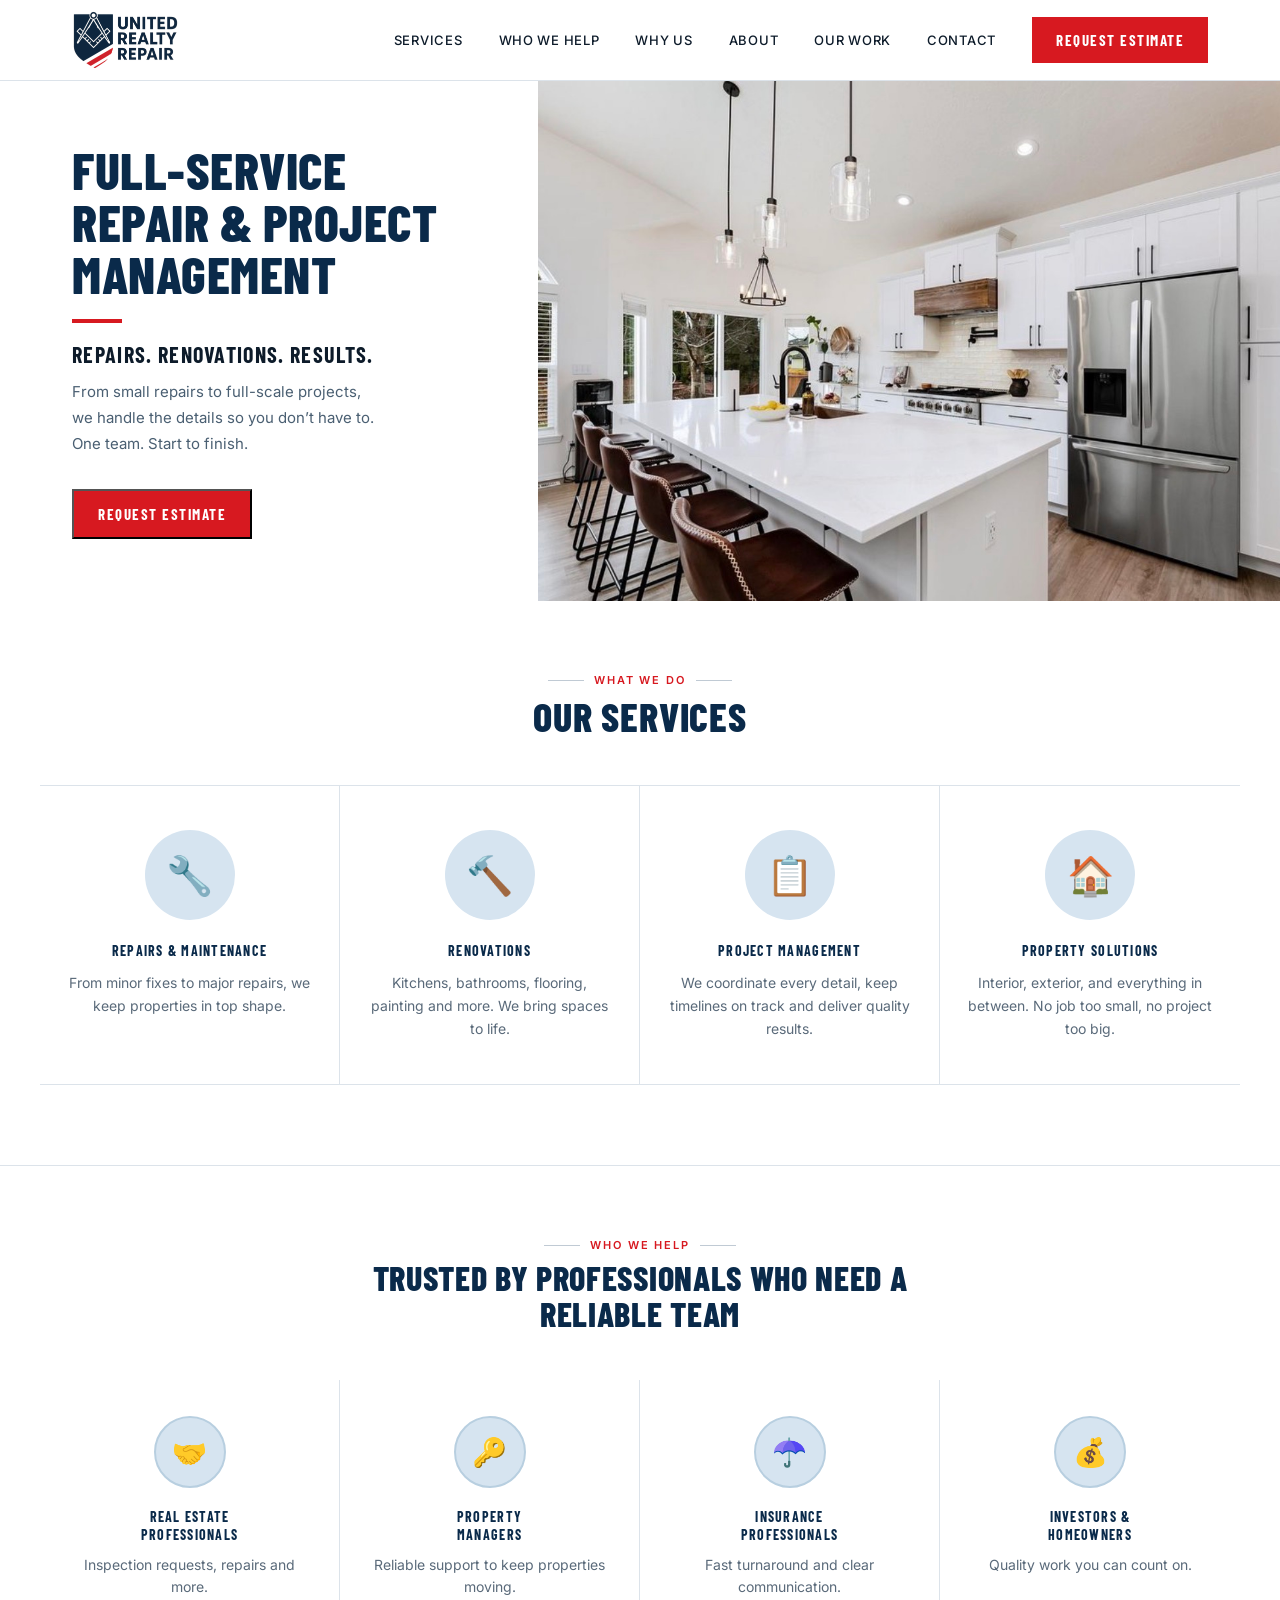
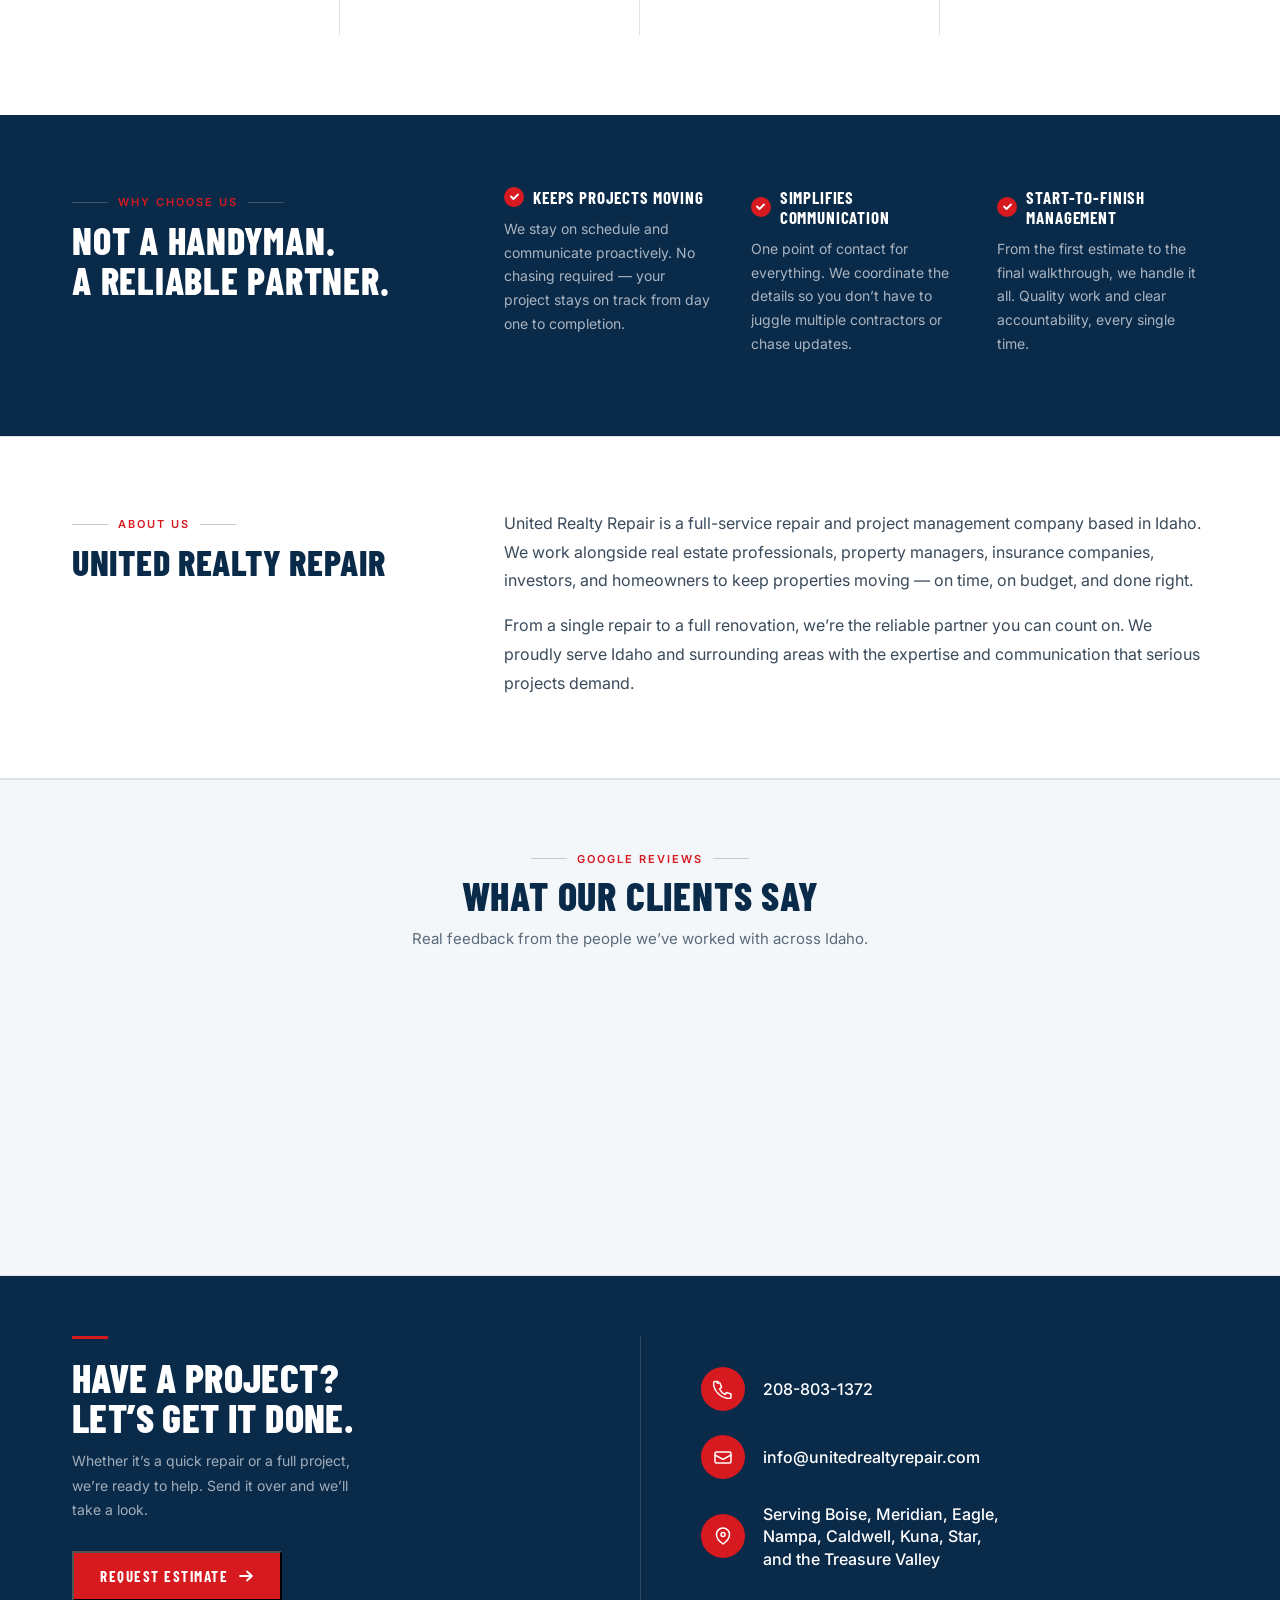
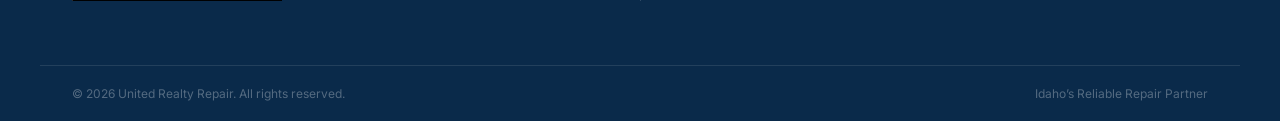
==== index.html @ d91349e5 "Update index.html" ====
<!DOCTYPE html>
<html lang="en">
<head>
  <meta charset="UTF-8" />
  <meta name="viewport" content="width=device-width, initial-scale=1.0" />
  <title>Boise General Contractor | Remodels, Repairs & Insurance Work | United Realty Repair</title>
  <link rel="preconnect" href="https://fonts.googleapis.com" />
  <link rel="preconnect" href="https://fonts.gstatic.com" crossorigin />
  <link href="https://fonts.googleapis.com/css2?family=Barlow+Condensed:wght@700;800&family=Inter:wght@400;500;600&display=swap" rel="stylesheet" />
  <style>
    *, *::before, *::after { box-sizing: border-box; margin: 0; padding: 0; }
    html { scroll-behavior: smooth; }
    body { font-family: "Inter", Arial, sans-serif; color: #0D1B2A; background: #fff; -webkit-font-smoothing: antialiased; }

    /* ── HEADER ── */
    .hdr { background: #fff; border-bottom: 1px solid #dce3ea; position: sticky; top: 0; z-index: 100; }
    .hdr-in {
      max-width: 1200px; margin: 0 auto; padding: 0 32px;
      height: 80px; display: flex; align-items: center;
    }
    .hdr-logo { display: flex; align-items: center; flex-shrink: 0; }
    .hdr-logo img { height: 60px; width: auto; display: block; }
    .hdr-nav { display: flex; align-items: center; gap: 36px; margin-left: auto; margin-right: 36px; }
    .hdr-nav a { font-size: 13px; font-weight: 500; letter-spacing: .055em; text-transform: uppercase; color: #0D1B2A; text-decoration: none; white-space: nowrap; }
    .hdr-nav a:hover { color: #D71920; }
    .btn-red { display: inline-block; background: #D71920; color: #fff; font-family: "Barlow Condensed", sans-serif; font-size: 15px; font-weight: 700; letter-spacing: .10em; text-transform: uppercase; text-decoration: none; padding: 14px 24px; white-space: nowrap; flex-shrink: 0; transition: background .15s; }
    .btn-red:hover { background: #b5131a; }
    .hdr-toggle { display: none; flex-direction: column; gap: 5px; background: none; border: none; cursor: pointer; padding: 4px; margin-left: auto; }
    .hdr-toggle span { display: block; width: 24px; height: 2px; background: #0A2A4A; }
    .mob-nav { display: none; flex-direction: column; background: #fff; border-top: 1px solid #dce3ea; padding: 8px 24px 24px; }
    .mob-nav a { padding: 13px 0; border-bottom: 1px solid #dce3ea; font-size: 14px; font-weight: 500; letter-spacing: .05em; text-transform: uppercase; color: #0D1B2A; text-decoration: none; display: block; }
    .mob-nav .btn-red { margin-top: 20px; text-align: center; display: block; padding: 15px; }
    .mob-nav.open { display: flex; }

    /* ── HERO ──
       Mockup: full-width hero. Image covers the right ~60%.
       Text panel is white, sits left, does NOT span full height top.
       The image starts right at the header bottom and the text floats left on white.
       Layout: position relative container; image absolute right; text absolute left on white panel.
    ── */
    .hero {
      position: relative;
      width: 100%;
      min-height: 520px;
      display: flex;
      align-items: stretch;
      overflow: hidden;
      background: #fff;
    }
    .hero-img-wrap {
      /* Image occupies the right portion, starts from right edge of text */
      position: absolute;
      top: 0; right: 0;
      width: 62%;
      height: 100%;
      z-index: 0;
    }
    .hero-img-wrap img {
      width: 100%; height: 100%;
      object-fit: cover;
      object-position: center;
      display: block;
    }
    /* White panel on left — sits above the image */
    .hero-text {
      position: relative;
      z-index: 1;
      width: 42%;
      background: #fff;
      display: flex;
      flex-direction: column;
      justify-content: center;
      padding: 60px 56px 60px 0;
      padding-left: max(32px, calc((100vw - 1200px) / 2 + 32px));
      min-height: 520px;
    }
    .hero-h1 {
      font-family: "Barlow Condensed", sans-serif;
      font-size: 52px;
      font-weight: 800;
      line-height: 1.0;
      text-transform: uppercase;
      color: #0A2A4A;
      letter-spacing: .01em;
    }
    .hero-rule { width: 50px; height: 4px; background: #D71920; margin: 20px 0 18px; flex-shrink: 0; }
    .hero-tagline {
      font-family: "Barlow Condensed", sans-serif;
      font-size: 22px; font-weight: 700; text-transform: uppercase;
      letter-spacing: .06em; color: #0D1B2A; margin-bottom: 12px;
    }
    .hero-copy { font-size: 15px; line-height: 1.75; color: #4a5f72; margin-bottom: 32px; }
    .hero-cta { align-self: flex-start; }

    /* ── SERVICES ── */
    .services { background: #fff; padding: 72px 0 80px; }
    .sec-center { text-align: center; margin-bottom: 48px; }
    /* Eyebrow: "WHAT WE DO" — small red caps with thin line rules each side */
    .eyebrow {
      display: inline-flex; align-items: center; gap: 10px;
      font-family: "Inter", sans-serif; font-size: 11px; font-weight: 600;
      letter-spacing: .18em; text-transform: uppercase; color: #D71920;
      margin-bottom: 8px;
    }
    .eyebrow::before, .eyebrow::after {
      content: ""; display: block; width: 36px; height: 1px; background: #c0cad4;
    }
    .sec-h2 {
      font-family: "Barlow Condensed", sans-serif;
      font-size: 40px; font-weight: 800; text-transform: uppercase;
      color: #0A2A4A; letter-spacing: .02em; line-height: 1.05;
    }
    /* Grid: full-width, top+bottom border, vertical dividers only */
    .svc-grid {
      display: grid; grid-template-columns: repeat(4, 1fr);
      border-top: 1px solid #dce3ea; border-bottom: 1px solid #dce3ea;
      max-width: 1200px; margin: 0 auto;
    }
    .svc-card {
      padding: 44px 28px 44px; text-align: center;
      border-right: 1px solid #dce3ea;
    }
    .svc-card:last-child { border-right: none; }
    /* Icon circle: light gray filled, ~90px */
    .svc-ico {
      width: 90px; height: 90px; border-radius: 50%;
      background: #D6E4F0;
      display: flex; align-items: center; justify-content: center;
      margin: 0 auto 22px;
    }
    .svc-ico span { font-size: 38px; line-height: 1; }
    .svc-card h3 {
      font-family: "Barlow Condensed", sans-serif;
      font-size: 14px; font-weight: 700; letter-spacing: .09em;
      text-transform: uppercase; color: #0A2A4A; margin-bottom: 12px;
    }
    .svc-card p { font-size: 14px; line-height: 1.65; color: #5a6a7a; }

    /* ── WHO WE HELP ──
       Mockup: WHITE background (not gray). Simple 4-col layout.
       Cards have NO box/border — just icon (outline circle) + title + text.
       No card background, no outer border on the grid.
    ── */
    .who { background: #fff; padding: 72px 0 80px; border-top: 1px solid #dce3ea; }
    .who-grid {
      display: grid; grid-template-columns: repeat(4, 1fr);
      gap: 0; max-width: 1200px; margin: 0 auto;
    }
    .who-card {
      padding: 36px 24px 36px; text-align: center;
      border-right: 1px solid #dce3ea;
    }
    .who-card:last-child { border-right: none; }
    /* Icon: outline circle only, no fill */
    .who-ico {
      width: 72px; height: 72px; border-radius: 50%;
      border: 2px solid #b8cfe0; background: #D6E4F0;
      display: flex; align-items: center; justify-content: center;
      margin: 0 auto 20px;
    }
    .who-ico span { font-size: 28px; line-height: 1; }
    .who-card h3 {
      font-family: "Barlow Condensed", sans-serif;
      font-size: 14px; font-weight: 700; letter-spacing: .09em;
      text-transform: uppercase; color: #0A2A4A; margin-bottom: 10px;
      line-height: 1.3;
    }
    .who-card p { font-size: 14px; line-height: 1.6; color: #5a6a7a; }

    /* ── WHY US ── */
    .why { background: #0A2A4A; padding: 72px 0 80px; }
    .why-in { max-width: 1200px; margin: 0 auto; padding: 0 32px; display: grid; grid-template-columns: 1fr 2fr; gap: 80px; align-items: start; }
    .why .eyebrow::before, .why .eyebrow::after { background: rgba(255,255,255,.2); }
    .why-lede .eyebrow { color: #D71920; margin-bottom: 12px; }
    .why-lede .sec-h2 { color: #fff; text-align: left; font-size: 38px; }
    .why-points { display: grid; grid-template-columns: repeat(3, 1fr); gap: 36px; }
    .why-pt h4 { font-family: "Barlow Condensed", sans-serif; font-size: 17px; font-weight: 700; letter-spacing: .05em; text-transform: uppercase; color: #fff; margin-bottom: 10px; display: flex; align-items: center; gap: 9px; }
    .why-check { width: 20px; height: 20px; background: #D71920; border-radius: 50%; display: inline-flex; align-items: center; justify-content: center; flex-shrink: 0; }
    .why-check svg { width: 11px; height: 11px; }
    .why-pt p { font-size: 14px; line-height: 1.7; color: rgba(255,255,255,.65); }

    /* ── ABOUT ── */
    .about { background: #fff; padding: 72px 0 80px; border-top: 1px solid #dce3ea; border-bottom: 1px solid #dce3ea; }
    .about-in { max-width: 1200px; margin: 0 auto; padding: 0 32px; display: grid; grid-template-columns: 1fr 2fr; gap: 80px; align-items: start; }
    .about-lede .eyebrow { margin-bottom: 12px; }
    .about-lede .sec-h2 { text-align: left; font-size: 36px; }
    .about-body p { font-size: 16px; line-height: 1.8; color: #3a4a5a; margin-bottom: 16px; }
    .about-body p:last-child { margin-bottom: 0; }

    @media (max-width: 960px) {
      .why-in, .about-in { grid-template-columns: 1fr; gap: 36px; }
      .why-lede .sec-h2, .about-lede .sec-h2 { font-size: 30px; }
      .why-points { grid-template-columns: 1fr 1fr; }
    }
    @media (max-width: 540px) {
      .why-points { grid-template-columns: 1fr; }
    }

    /* ── FOOTER ──
       Mockup: navy bg, full width.
       Left col: small red line, big white headline, gray body text, red arrow button.
       Thin vertical white line divider.
       Right col: 3 rows — red circle icon + text.
    ── */
    .ftr { background: #0A2A4A; }
    .ftr-main {
      max-width: 1200px; margin: 0 auto; padding: 0 32px;
      display: grid; grid-template-columns: 1fr 1px 1fr;
      align-items: center; gap: 0;
      padding-top: 60px; padding-bottom: 64px;
    }
    .ftr-left { padding-right: 60px; }
    .ftr-redline { width: 36px; height: 3px; background: #D71920; margin-bottom: 18px; }
    .ftr-left h2 {
      font-family: "Barlow Condensed", sans-serif;
      font-size: 40px; font-weight: 800; text-transform: uppercase;
      color: #fff; line-height: 1.0; letter-spacing: .01em; margin-bottom: 12px;
    }
    .ftr-left p { font-size: 14px; line-height: 1.75; color: rgba(255,255,255,.62); margin-bottom: 28px; max-width: 300px; }
    .btn-ftr {
      display: inline-flex; align-items: center; gap: 10px;
      background: #D71920; color: #fff;
      font-family: "Barlow Condensed", sans-serif;
      font-size: 15px; font-weight: 700; letter-spacing: .10em; text-transform: uppercase;
      text-decoration: none; padding: 14px 26px; transition: background .15s;
    }
    .btn-ftr:hover { background: #b5131a; }
    .btn-ftr svg { width: 16px; height: 16px; flex-shrink: 0; }
    .ftr-divider { background: rgba(255,255,255,.15); align-self: stretch; }
    .ftr-right { display: flex; flex-direction: column; gap: 24px; padding-left: 60px; }
    .ftr-row { display: flex; align-items: center; gap: 18px; }
    .ftr-bubble {
      width: 44px; height: 44px; border-radius: 50%; background: #D71920;
      display: flex; align-items: center; justify-content: center; flex-shrink: 0;
    }
    .ftr-bubble svg { width: 20px; height: 20px; }
    .ftr-row span, .ftr-row a { font-size: 16px; font-weight: 500; color: #fff; text-decoration: none; line-height: 1.4; }
    .ftr-row a:hover { text-decoration: underline; }
    .ftr-bar {
      border-top: 1px solid rgba(255,255,255,.10);
      max-width: 1200px; margin: 0 auto; padding: 20px 32px;
      display: flex; justify-content: space-between;
      font-size: 12px; color: rgba(255,255,255,.3);
    }

    /* ── REVIEWS ── */
    .reviews {
      background: #F4F7FA;
      padding: 72px 0 80px;
      border-top: 1px solid #dce3ea;
      border-bottom: 1px solid #dce3ea;
    }
    .reviews-inner {
      max-width: 1200px;
      margin: 0 auto;
      padding: 0 32px;
    }
    .reviews-header {
      text-align: center;
      margin-bottom: 44px;
    }
    .reviews-sub {
      font-size: 15px;
      line-height: 1.7;
      color: #5a6a7a;
      margin: 10px auto 0;
      max-width: 480px;
    }
    .reviews-widget {
      min-height: 200px;
      width: 100%;
    }

    /* ── RESPONSIVE ── */
    @media (max-width: 960px) {
      .hdr-nav, .hdr .btn-red { display: none; }
      .hdr-toggle { display: flex; }
      .hero { flex-direction: column; min-height: auto; }
      .hero-img-wrap { position: relative; width: 100%; height: 260px; }
      .hero-text { width: 100%; padding: 44px 24px; min-height: auto; }
      .hero-h1 { font-size: 36px; }
      .svc-grid { grid-template-columns: 1fr 1fr; }
      .svc-card:nth-child(2) { border-right: none; }
      .svc-card:nth-child(3), .svc-card:nth-child(4) { border-top: 1px solid #dce3ea; }
      .svc-card:nth-child(4) { border-right: none; }
      .who-grid { grid-template-columns: 1fr 1fr; }
      .who-card:nth-child(2) { border-right: none; }
      .who-card:nth-child(3), .who-card:nth-child(4) { border-top: 1px solid #dce3ea; }
      .who-card:nth-child(4) { border-right: none; }
      .ftr-main { grid-template-columns: 1fr; padding-top: 48px; padding-bottom: 48px; padding-left: 24px; padding-right: 24px; }
      .ftr-left { padding-right: 0; }
      .ftr-divider { display: none; }
      .ftr-right { padding-left: 0; margin-top: 40px; }
      .ftr-bar { flex-direction: column; gap: 6px; text-align: center; padding: 16px 24px; }
    }
    @media (max-width: 540px) {
      .svc-grid { grid-template-columns: 1fr; }
      .svc-card { border-right: none !important; border-top: 1px solid #dce3ea; }
      .svc-card:first-child { border-top: none; }
      .who-grid { grid-template-columns: 1fr; }
      .who-card { border-right: none !important; border-top: 1px solid #dce3ea; }
      .who-card:first-child { border-top: none; }
    }
</style>
  <meta name="description" content="United Realty Repair provides remodels, property repairs, insurance claim work, tenant improvements, and project management in Boise, Idaho and across the Treasure Valley.">
  <meta name="robots" content="index, follow">
</head>
<body>

<!-- HEADER -->
<header class="hdr">
  <div class="hdr-in">
    <a href="#" class="hdr-logo" aria-label="United Realty Repair">
      <img src="[data-uri]" alt="United Realty Repair" />
    </a>
    <nav class="hdr-nav">
      <a href="#services">Services</a>
      <a href="#who">Who We Help</a>
      <a href="#why">Why Us</a>
      <a href="#about">About</a>
      <a href="work.html">Our Work</a>
      <a href="javascript:void(0)" onclick="openModal()">Contact</a>
    </nav>
    <a href="javascript:void(0)" onclick="openModal()" class="btn-red" onclick="openModal()">Request Estimate</a>
    <button class="hdr-toggle" onclick="document.getElementById('mn').classList.toggle('open')" aria-label="Menu">
      <span></span><span></span><span></span>
    </button>
  </div>
  <nav class="mob-nav" id="mn">
    <a href="#services" onclick="document.getElementById('mn').classList.remove('open')">Services</a>
    <a href="#who" onclick="document.getElementById('mn').classList.remove('open')">Who We Help</a>
    <a href="#why" onclick="document.getElementById('mn').classList.remove('open')">Why Us</a>
    <a href="#about" onclick="document.getElementById('mn').classList.remove('open')">About</a>
        <a href="work.html" onclick="document.getElementById('mn').classList.remove('open')">Our Work</a>
<a href="javascript:void(0)" onclick="document.getElementById('mn').classList.remove('open');openModal()">Contact</a>
    <a href="javascript:void(0)" class="btn-red" onclick="document.getElementById('mn').classList.remove('open');openModal()">Request Estimate</a>
  </nav>
</header>

<!-- HERO -->
<section class="hero">
  <div class="hero-img-wrap">
    <img src="[data-uri]" alt="Renovated kitchen with white cabinets and island" />
  </div>
  <div class="hero-text">
    <h1 class="hero-h1">Full-Service Repair &amp; Project Management</h1>
    <div class="hero-rule"></div>
    <p class="hero-tagline">Repairs. Renovations. Results.</p>
    <p class="hero-copy">From small repairs to full-scale projects,<br>we handle the details so you don&rsquo;t have to.<br>One team. Start to finish.</p>
    <button class="btn-red hero-cta" type="button" onclick="openModal()" type="button">Request Estimate</button>
  </div>
</section>

<!-- SERVICES -->
<section class="services" id="services">
  <div class="sec-center">
    <div style="display:flex;justify-content:center;"><div class="eyebrow">What We Do</div></div>
    <h2 class="sec-h2">Our Services</h2>
  </div>
  <div class="svc-grid">

    <div class="svc-card">
      <div class="svc-ico">
        <span>🔧</span>
      </div>
      <h3>Repairs &amp; Maintenance</h3>
      <p>From minor fixes to major repairs, we keep properties in top shape.</p>
    </div>

    <div class="svc-card">
      <div class="svc-ico">
        <span>🔨</span>
      </div>
      <h3>Renovations</h3>
      <p>Kitchens, bathrooms, flooring, painting and more. We bring spaces to life.</p>
    </div>

    <div class="svc-card">
      <div class="svc-ico">
        <span>📋</span>
      </div>
      <h3>Project Management</h3>
      <p>We coordinate every detail, keep timelines on track and deliver quality results.</p>
    </div>

    <div class="svc-card">
      <div class="svc-ico">
        <span>🏠</span>
      </div>
      <h3>Property Solutions</h3>
      <p>Interior, exterior, and everything in between. No job too small, no project too big.</p>
    </div>

  </div>
</section>

<!-- WHO WE HELP -->
<section class="who" id="who">
  <div class="sec-center">
    <div style="display:flex;justify-content:center;"><div class="eyebrow">Who We Help</div></div>
    <h2 class="sec-h2" style="font-size:34px;max-width:640px;margin:0 auto;">Trusted by Professionals Who Need a Reliable Team</h2>
  </div>
  <div class="who-grid">

    <div class="who-card">
      <div class="who-ico">
        <span>🤝</span>
      </div>
      <h3>Real Estate<br>Professionals</h3>
      <p>Inspection requests, repairs and more.</p>
    </div>

    <div class="who-card">
      <div class="who-ico">
        <span>🔑</span>
      </div>
      <h3>Property<br>Managers</h3>
      <p>Reliable support to keep properties moving.</p>
    </div>

    <div class="who-card">
      <div class="who-ico">
        <span>☂️</span>
      </div>
      <h3>Insurance<br>Professionals</h3>
      <p>Fast turnaround and clear communication.</p>
    </div>

    <div class="who-card">
      <div class="who-ico">
        <span>💰</span>
      </div>
      <h3>Investors &amp;<br>Homeowners</h3>
      <p>Quality work you can count on.</p>
    </div>

  </div>
</section>

<!-- WHY US -->
<section class="why" id="why">
  <div class="why-in">
    <div class="why-lede">
      <div class="eyebrow" style="justify-content:flex-start;">Why Choose Us</div>
      <h2 class="sec-h2 why-h2">Not a Handyman.<br>A Reliable Partner.</h2>
    </div>
    <div class="why-points">
      <div class="why-pt">
        <h4>
          <span class="why-check"><svg viewBox="0 0 11 11" fill="none"><path d="M2 5.5l2.5 2.5 4.5-4.5" stroke="#fff" stroke-width="1.8" stroke-linecap="round" stroke-linejoin="round"/></svg></span>
          Keeps Projects Moving
        </h4>
        <p>We stay on schedule and communicate proactively. No chasing required — your project stays on track from day one to completion.</p>
      </div>
      <div class="why-pt">
        <h4>
          <span class="why-check"><svg viewBox="0 0 11 11" fill="none"><path d="M2 5.5l2.5 2.5 4.5-4.5" stroke="#fff" stroke-width="1.8" stroke-linecap="round" stroke-linejoin="round"/></svg></span>
          Simplifies Communication
        </h4>
        <p>One point of contact for everything. We coordinate the details so you don&rsquo;t have to juggle multiple contractors or chase updates.</p>
      </div>
      <div class="why-pt">
        <h4>
          <span class="why-check"><svg viewBox="0 0 11 11" fill="none"><path d="M2 5.5l2.5 2.5 4.5-4.5" stroke="#fff" stroke-width="1.8" stroke-linecap="round" stroke-linejoin="round"/></svg></span>
          Start-to-Finish Management
        </h4>
        <p>From the first estimate to the final walkthrough, we handle it all. Quality work and clear accountability, every single time.</p>
      </div>
    </div>
  </div>
</section>

<!-- ABOUT -->
<section class="about" id="about">
  <div class="about-in">
    <div class="about-lede">
      <div class="eyebrow" style="justify-content:flex-start;">About Us</div>
      <h2 class="sec-h2">United Realty Repair</h2>
    </div>
    <div class="about-body">
      <p>United Realty Repair is a full-service repair and project management company based in Idaho. We work alongside real estate professionals, property managers, insurance companies, investors, and homeowners to keep properties moving — on time, on budget, and done right.</p>
      <p>From a single repair to a full renovation, we&rsquo;re the reliable partner you can count on. We proudly serve Idaho and surrounding areas with the expertise and communication that serious projects demand.</p>
    </div>
  </div>
</section>

<!-- GOOGLE REVIEWS -->
<section class="reviews" id="reviews">
  <div class="reviews-inner">
    <div class="reviews-header">
      <div style="display:flex;justify-content:center;">
        <div class="eyebrow">Google Reviews</div>
      </div>
      <h2 class="sec-h2">What Our Clients Say</h2>
      <p class="reviews-sub">Real feedback from the people we&rsquo;ve worked with across Idaho.</p>
    </div>
    <div class="reviews-widget">
      <script src="https://elfsightcdn.com/platform.js" async></script>
      <div class="elfsight-app-ae5b39aa-6f1d-4fbd-a655-c8592def0650"></div>
    </div>
  </div>
</section>

<!-- FOOTER / CONTACT -->
<footer class="ftr" id="contact">
  <div class="ftr-main">
    <div class="ftr-left">
      <div class="ftr-redline"></div>
      <h2>Have a Project?<br>Let&rsquo;s Get It Done.</h2>
      <p>Whether it&rsquo;s a quick repair or a full project, we&rsquo;re ready to help. Send it over and we&rsquo;ll take a look.</p>
      <button class="btn-ftr" type="button" onclick="openModal()" type="button">
        Request Estimate
        <svg viewBox="0 0 16 16" fill="none"><path d="M2 8h12M9 3.5l5 4.5-5 4.5" stroke="#fff" stroke-width="1.8" stroke-linecap="round" stroke-linejoin="round"/></svg>
      </button>
</div>
    <div class="ftr-divider"></div>
    <div class="ftr-right">
      <div class="ftr-row">
        <div class="ftr-bubble">
          <svg viewBox="0 0 20 20" fill="none"><path d="M4 4h3l1.5 4.5-2 1.5a12 12 0 005.5 5.5l1.5-2L18 15v3a1.5 1.5 0 01-1.5 1.5C8 19.5.5 12 .5 4A1.5 1.5 0 012 2.5H5L4 4z" stroke="#fff" stroke-width="1.5" stroke-linejoin="round"/></svg>
        </div>
        <a href="tel:2088031372">208-803-1372</a>
      </div>
      <div class="ftr-row">
        <div class="ftr-bubble">
          <svg viewBox="0 0 20 20" fill="none"><rect x="2" y="5" width="16" height="11" rx="1.5" stroke="#fff" stroke-width="1.5"/><path d="M2 8l8 4.5 8-4.5" stroke="#fff" stroke-width="1.5" stroke-linecap="round"/></svg>
        </div>
        <a href="mailto:info@unitedrealtyrepair.com">info@unitedrealtyrepair.com</a>
      </div>
      <div class="ftr-row">
        <div class="ftr-bubble">
          <svg viewBox="0 0 20 20" fill="none"><path d="M10 2a6.5 6.5 0 016.5 6.5C16.5 13.5 10 18 10 18S3.5 13.5 3.5 8.5A6.5 6.5 0 0110 2z" stroke="#fff" stroke-width="1.5"/><circle cx="10" cy="8.5" r="2" stroke="#fff" stroke-width="1.5"/></svg>
        </div>
        <span>Serving Boise, Meridian, Eagle,<br>Nampa, Caldwell, Kuna, Star,<br>and the Treasure Valley</span>
      </div>
    </div>
  </div>
  <div class="ftr-bar">
    <span>&copy; 2026 United Realty Repair. All rights reserved.</span>
    <span>Idaho&rsquo;s Reliable Repair Partner</span>
  </div>
</footer>

<!-- CONTACT MODAL -->
<div class="modal-overlay" id="contactModal" role="dialog" aria-modal="true" aria-labelledby="modalTitle" onclick="handleOverlayClick(event)">
  <div class="modal-panel">

    <!-- Close -->
    <button class="modal-close" onclick="closeModal()" aria-label="Close">
      <svg viewBox="0 0 20 20" fill="none"><path d="M5 5l10 10M15 5L5 15" stroke="#0A2A4A" stroke-width="2" stroke-linecap="round"/></svg>
    </button>

    <!-- Header -->
    <div class="modal-head">
      <div class="modal-redline"></div>
      <h2 class="modal-title" id="modalTitle">Request an Estimate</h2>
      <p class="modal-sub">Tell us about your project and we'll get back to you within one business day.</p>
    </div>

    <!-- Form -->
    <form id="contactForm" class="modal-form" action="https://formspree.io/f/xrervbqk" method="POST">
      <input type="hidden" name="_subject" value="New Estimate Request - United Realty Repair" />
      <input type="text" name="_gotcha" style="display:none" tabindex="-1" autocomplete="off" />

      <div class="form-row">
        <div class="form-group">
          <label for="cf-name">Full Name <span class="req">*</span></label>
          <input type="text" id="cf-name" name="name" placeholder="Jane Smith" autocomplete="name" required />
          <span class="field-err" id="err-name">Please enter your name.</span>
        </div>
        <div class="form-group">
          <label for="cf-phone">Phone Number</label>
          <input type="tel" id="cf-phone" name="phone" placeholder="(208) 555-0100" autocomplete="tel" />
        </div>
      </div>

      <div class="form-group">
        <label for="cf-email">Email Address <span class="req">*</span></label>
        <input type="email" id="cf-email" name="email" placeholder="jane@example.com" autocomplete="email" required />
        <span class="field-err" id="err-email">Please enter a valid email address.</span>
      </div>

      <div class="form-group">
        <label for="cf-address">Property Address</label>
        <input type="text" id="cf-address" name="property_address" placeholder="Street address, city" autocomplete="street-address" />
      </div>

      <div class="form-row">
        <div class="form-group">
          <label for="cf-type">Project Type</label>
        <div class="select-wrap">
          <select id="cf-type" name="project_type">
            <option value="" disabled selected>Select a category…</option>
            <option>Repairs &amp; Maintenance</option>
            <option>Renovation</option>
            <option>Project Management</option>
            <option>Property Solutions</option>
            <option>Inspection Repair</option>
            <option>Other</option>
          </select>
          <svg class="select-caret" viewBox="0 0 12 8" fill="none"><path d="M1 1l5 5 5-5" stroke="#0A2A4A" stroke-width="1.8" stroke-linecap="round"/></svg>
        </div>
        </div>
        <div class="form-group">
          <label for="cf-timeline">Timeline</label>
          <div class="select-wrap">
            <select id="cf-timeline" name="timeline">
              <option value="" disabled selected>Select timeline…</option>
              <option>ASAP</option>
              <option>This week</option>
              <option>Within 2 weeks</option>
              <option>This month</option>
              <option>Flexible</option>
            </select>
            <svg class="select-caret" viewBox="0 0 12 8" fill="none"><path d="M1 1l5 5 5-5" stroke="#0A2A4A" stroke-width="1.8" stroke-linecap="round"/></svg>
          </div>
        </div>
      </div>

      <div class="form-group">
        <label for="cf-message">Project Details <span class="req">*</span></label>
        <textarea id="cf-message" name="message" rows="4" placeholder="Briefly describe the work needed, property address, and any timeline considerations…" required></textarea>
        <span class="field-err" id="err-message">Please describe your project.</span>
      </div>

      <div class="form-footer">
        <p class="form-privacy">
          <svg viewBox="0 0 14 16" fill="none"><path d="M7 1L1.5 3.5v5C1.5 11.8 3.9 14.6 7 15c3.1-.4 5.5-3.2 5.5-6.5v-5L7 1z" stroke="#5a6a7a" stroke-width="1.3"/></svg>
          Your info is kept private and never sold.
        </p>
        <button type="submit" class="btn-submit">
          <span class="btn-label">Send Request</span>
          <svg class="btn-arrow" viewBox="0 0 16 16" fill="none"><path d="M2 8h12M9 3.5l5 4.5-5 4.5" stroke="#fff" stroke-width="1.8" stroke-linecap="round" stroke-linejoin="round"/></svg>
          <span class="btn-spinner" aria-hidden="true"></span>
        </button>
      </div>
    </form>

    <!-- Success state -->
    <div class="modal-success" id="modalSuccess" hidden>
      <div class="success-icon">
        <svg viewBox="0 0 40 40" fill="none"><circle cx="20" cy="20" r="19" stroke="#D71920" stroke-width="2"/><path d="M11 20l6 6 12-12" stroke="#D71920" stroke-width="2.5" stroke-linecap="round" stroke-linejoin="round"/></svg>
      </div>
      <h3>Request Sent!</h3>
      <p>Thanks for reaching out. We'll review your project and get back to you within one business day.</p>
      <button class="btn-done" onclick="closeModal()">Done</button>
    </div>

  </div><!-- /.modal-panel -->
</div><!-- /.modal-overlay -->

<style>
/* ── MODAL OVERLAY ── */
.modal-overlay {
  position: fixed; inset: 0; z-index: 9000;
  background: rgba(10,42,74,.65);
  backdrop-filter: blur(4px);
  display: flex; align-items: center; justify-content: center;
  padding: 16px;
  opacity: 0; visibility: hidden;
  transition: opacity .25s ease, visibility .25s ease;
}
.modal-overlay.open { opacity: 1; visibility: visible; }
.modal-overlay.open .modal-panel {
  transform: translateY(0); opacity: 1;
}

/* ── MODAL PANEL ── */
.modal-panel {
  background: #fff;
  width: 100%; max-width: 620px;
  max-height: 92vh; overflow-y: auto;
  padding: 44px 48px 48px;
  position: relative;
  transform: translateY(24px); opacity: 0;
  transition: transform .3s ease, opacity .3s ease;
  border-top: 4px solid #D71920;
}
@media (max-width: 600px) { .modal-panel { padding: 36px 24px 40px; } }

/* ── CLOSE BUTTON ── */
.modal-close {
  position: absolute; top: 16px; right: 16px;
  width: 36px; height: 36px; border-radius: 50%;
  background: #f4f7fa; border: none; cursor: pointer;
  display: flex; align-items: center; justify-content: center;
  transition: background .15s;
}
.modal-close:hover { background: #dce3ea; }
.modal-close svg { width: 18px; height: 18px; }

/* ── MODAL HEADER ── */
.modal-redline { width: 36px; height: 3px; background: #D71920; margin-bottom: 14px; }
.modal-title {
  font-family: "Barlow Condensed", sans-serif;
  font-size: 32px; font-weight: 800; text-transform: uppercase;
  color: #0A2A4A; letter-spacing: .01em; line-height: 1.05;
  margin: 0 0 8px;
}
.modal-sub { font-size: 14px; line-height: 1.65; color: #5a6a7a; margin: 0 0 28px; }

/* ── FORM LAYOUT ── */
.modal-form { display: flex; flex-direction: column; gap: 18px; }
.form-row { display: grid; grid-template-columns: 1fr 1fr; gap: 16px; }
@media (max-width: 520px) { .form-row { grid-template-columns: 1fr; } }

.form-group { display: flex; flex-direction: column; gap: 5px; }
.form-group label {
  font-size: 12px; font-weight: 600; letter-spacing: .07em;
  text-transform: uppercase; color: #0A2A4A;
}
.req { color: #D71920; }

.form-group input,
.form-group textarea,
.form-group select {
  font-family: "Inter", Arial, sans-serif;
  font-size: 14px; color: #0D1B2A;
  background: #fff;
  border: 1.5px solid #dce3ea;
  padding: 11px 14px;
  outline: none;
  transition: border-color .15s, box-shadow .15s;
  width: 100%; box-sizing: border-box;
  border-radius: 0;
  -webkit-appearance: none;
}
.form-group input::placeholder,
.form-group textarea::placeholder { color: #a8b5c0; }
.form-group input:focus,
.form-group textarea:focus,
.form-group select:focus {
  border-color: #0A2A4A;
  box-shadow: 0 0 0 3px rgba(10,42,74,.09);
}
.form-group input.invalid,
.form-group textarea.invalid {
  border-color: #D71920;
  box-shadow: 0 0 0 3px rgba(215,25,32,.09);
}
.form-group textarea { resize: vertical; min-height: 100px; }

/* Select wrapper */
.select-wrap { position: relative; }
.select-wrap select { padding-right: 36px; cursor: pointer; background: #fff; }
.select-caret {
  position: absolute; right: 12px; top: 50%; transform: translateY(-50%);
  width: 12px; height: 8px; pointer-events: none;
}

/* Validation messages */
.field-err {
  font-size: 11.5px; color: #D71920; display: none; margin-top: 2px;
}
.field-err.show { display: block; }

/* ── FORM FOOTER ── */
.form-footer {
  display: flex; align-items: center;
  justify-content: space-between; gap: 20px;
  flex-wrap: wrap; padding-top: 4px;
}
.form-privacy {
  display: flex; align-items: center; gap: 7px;
  font-size: 12px; color: #8a9aaa; margin: 0;
}
.form-privacy svg { width: 13px; height: 15px; flex-shrink: 0; }

/* ── SUBMIT BUTTON ── */
.btn-submit {
  display: inline-flex; align-items: center; gap: 10px;
  background: #D71920; color: #fff; border: none; cursor: pointer;
  font-family: "Barlow Condensed", sans-serif;
  font-size: 15px; font-weight: 700; letter-spacing: .10em; text-transform: uppercase;
  padding: 14px 28px;
  transition: background .15s;
  position: relative; overflow: hidden;
  flex-shrink: 0;
}
.btn-submit:hover:not(:disabled) { background: #b5131a; }
.btn-submit:disabled { background: #c0c8d0; cursor: not-allowed; }
.btn-arrow { width: 16px; height: 16px; flex-shrink: 0; }
.btn-submit.loading .btn-label,
.btn-submit.loading .btn-arrow { opacity: 0; }
.btn-submit.loading .btn-spinner { opacity: 1; }

/* Spinner */
.btn-spinner {
  position: absolute; left: 50%; top: 50%;
  transform: translate(-50%, -50%);
  width: 18px; height: 18px; border-radius: 50%;
  border: 2.5px solid rgba(255,255,255,.3);
  border-top-color: #fff;
  animation: spin .7s linear infinite;
  opacity: 0; transition: opacity .15s;
}
@keyframes spin { to { transform: translate(-50%,-50%) rotate(360deg); } }

/* ── SUCCESS STATE ── */
.modal-success {
  text-align: center;
  padding: 20px 0 12px;
}
.success-icon {
  margin: 0 auto 20px;
  width: 72px; height: 72px;
  animation: popIn .4s cubic-bezier(.34,1.56,.64,1) both;
}
@keyframes popIn {
  from { transform: scale(.5); opacity: 0; }
  to   { transform: scale(1);  opacity: 1; }
}
.modal-success h3 {
  font-family: "Barlow Condensed", sans-serif;
  font-size: 28px; font-weight: 800; text-transform: uppercase;
  color: #0A2A4A; margin: 0 0 10px;
}
.modal-success p { font-size: 14px; line-height: 1.7; color: #5a6a7a; margin: 0 0 28px; }
.btn-done {
  background: none; border: 2px solid #0A2A4A; color: #0A2A4A;
  font-family: "Barlow Condensed", sans-serif;
  font-size: 14px; font-weight: 700; letter-spacing: .10em; text-transform: uppercase;
  padding: 12px 32px; cursor: pointer; transition: background .15s, color .15s;
}
.btn-done:hover { background: #0A2A4A; color: #fff; }

/* Prevent body scroll when modal is open */
body.modal-open { overflow: hidden; }
</style>

<script>
const contactModal = document.getElementById('contactModal');
const contactForm = document.getElementById('contactForm');
const modalSuccess = document.getElementById('modalSuccess');

function openModal() {
  contactModal.classList.add('open');
  document.body.classList.add('modal-open');
  setTimeout(() => document.getElementById('cf-name').focus(), 300);
}

function closeModal() {
  contactModal.classList.remove('open');
  document.body.classList.remove('modal-open');
  setTimeout(() => {
    contactForm.reset();
    contactForm.hidden = false;
    modalSuccess.hidden = true;
    clearErrors();
    setSubmitLoading(false);
  }, 280);
}

function handleOverlayClick(e) {
  if (e.target === contactModal) closeModal();
}

document.addEventListener('keydown', function(e) {
  if (e.key === 'Escape' && contactModal.classList.contains('open')) closeModal();
});

function clearErrors() {
  document.querySelectorAll('.field-err').forEach(el => el.classList.remove('show'));
  document.querySelectorAll('.invalid').forEach(el => el.classList.remove('invalid'));
}

function validateForm() {
  let valid = true;
  clearErrors();

  const name = document.getElementById('cf-name');
  if (!name.value.trim()) {
    name.classList.add('invalid');
    document.getElementById('err-name').classList.add('show');
    valid = false;
  }

  const email = document.getElementById('cf-email');
  const emailRx = /^[^\s@]+@[^\s@]+\.[^\s@]+$/;
  if (!emailRx.test(email.value.trim())) {
    email.classList.add('invalid');
    document.getElementById('err-email').classList.add('show');
    valid = false;
  }

  const msg = document.getElementById('cf-message');
  if (!msg.value.trim()) {
    msg.classList.add('invalid');
    document.getElementById('err-message').classList.add('show');
    valid = false;
  }

  return valid;
}

function setSubmitLoading(isLoading) {
  const btn = contactForm.querySelector('.btn-submit');
  btn.disabled = isLoading;
  btn.classList.toggle('loading', isLoading);
}

contactForm.addEventListener('submit', async function(e) {
  e.preventDefault();

  if (!validateForm()) return;

  setSubmitLoading(true);

  try {
    const response = await fetch(contactForm.action, {
      method: 'POST',
      body: new FormData(contactForm),
      headers: { 'Accept': 'application/json' }
    });

    if (response.ok) {
      contactForm.hidden = true;
      modalSuccess.hidden = false;
      contactForm.reset();
    } else {
      alert('Something went wrong sending the form. Please call or text 208-803-1372, or email info@unitedrealtyrepair.com.');
    }
  } catch (error) {
    alert('Something went wrong sending the form. Please call or text 208-803-1372, or email info@unitedrealtyrepair.com.');
  } finally {
    setSubmitLoading(false);
  }
});
</script>
</body>
</html>
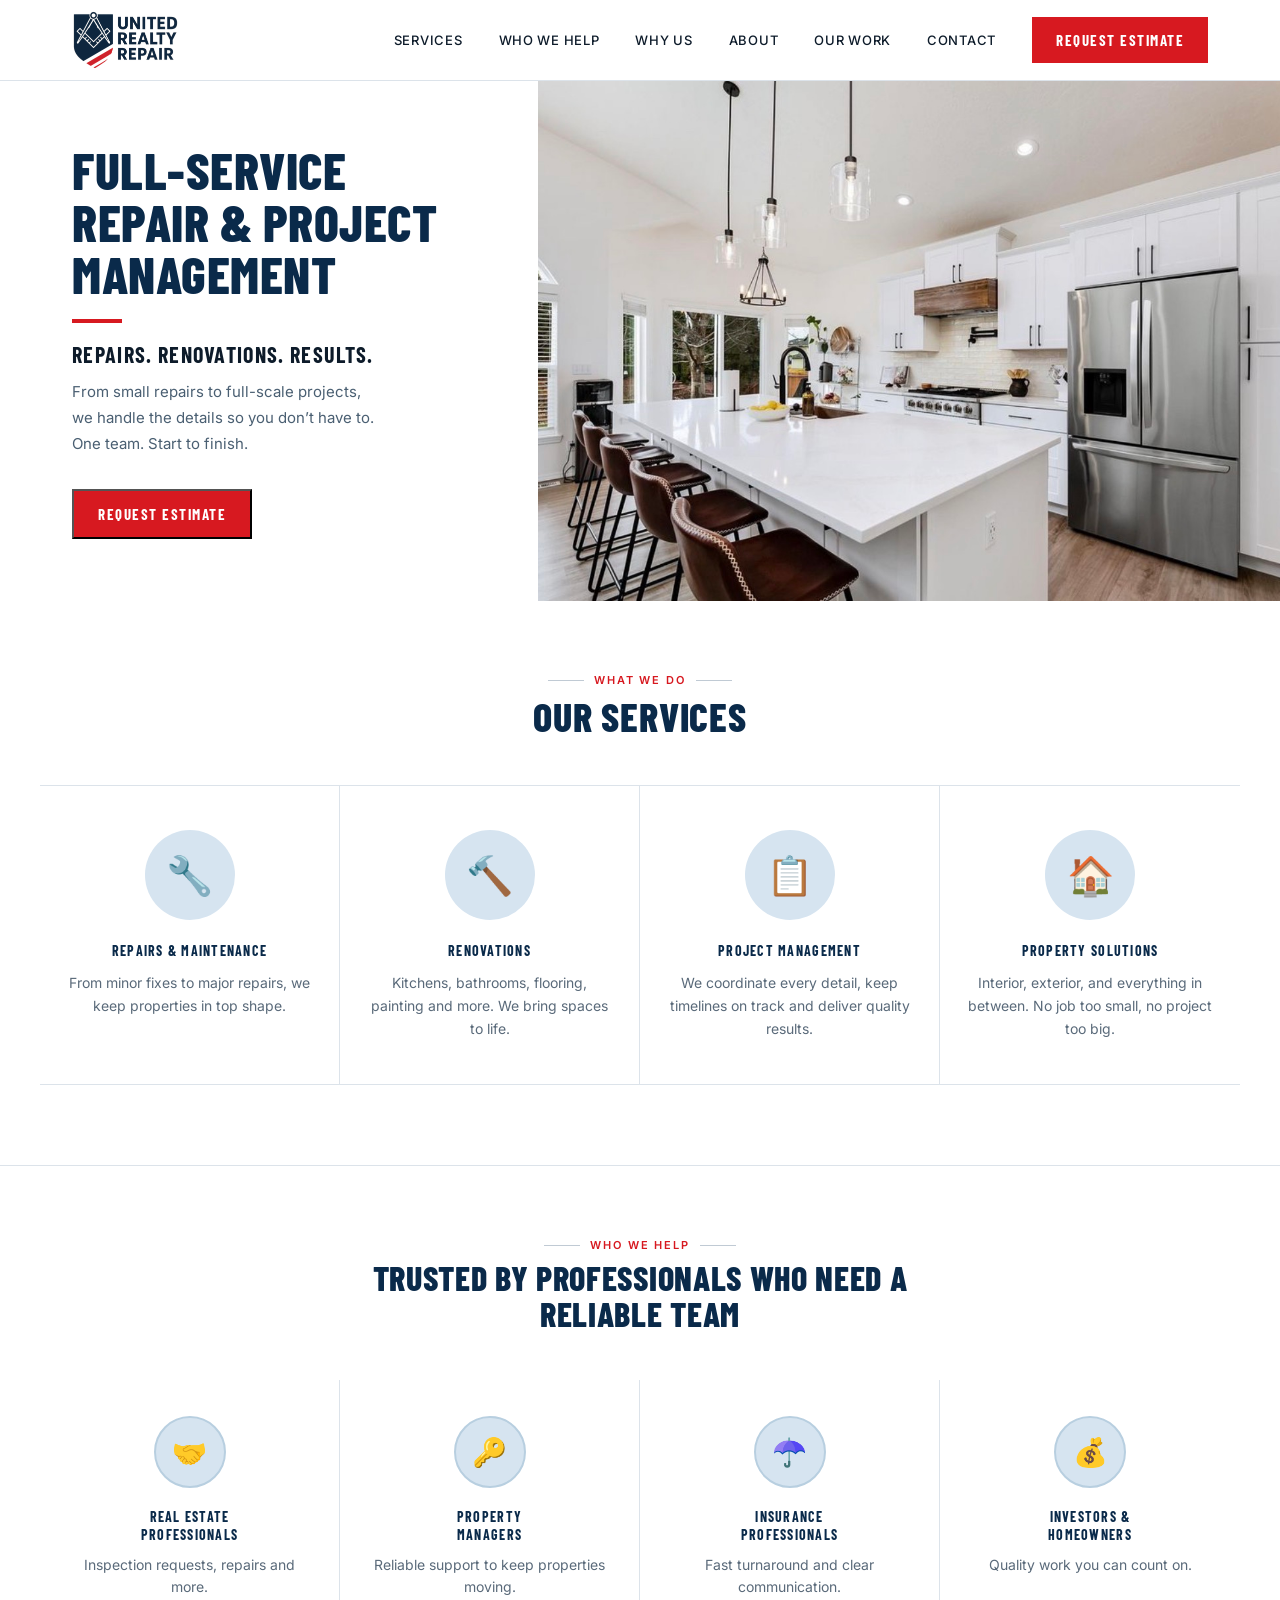
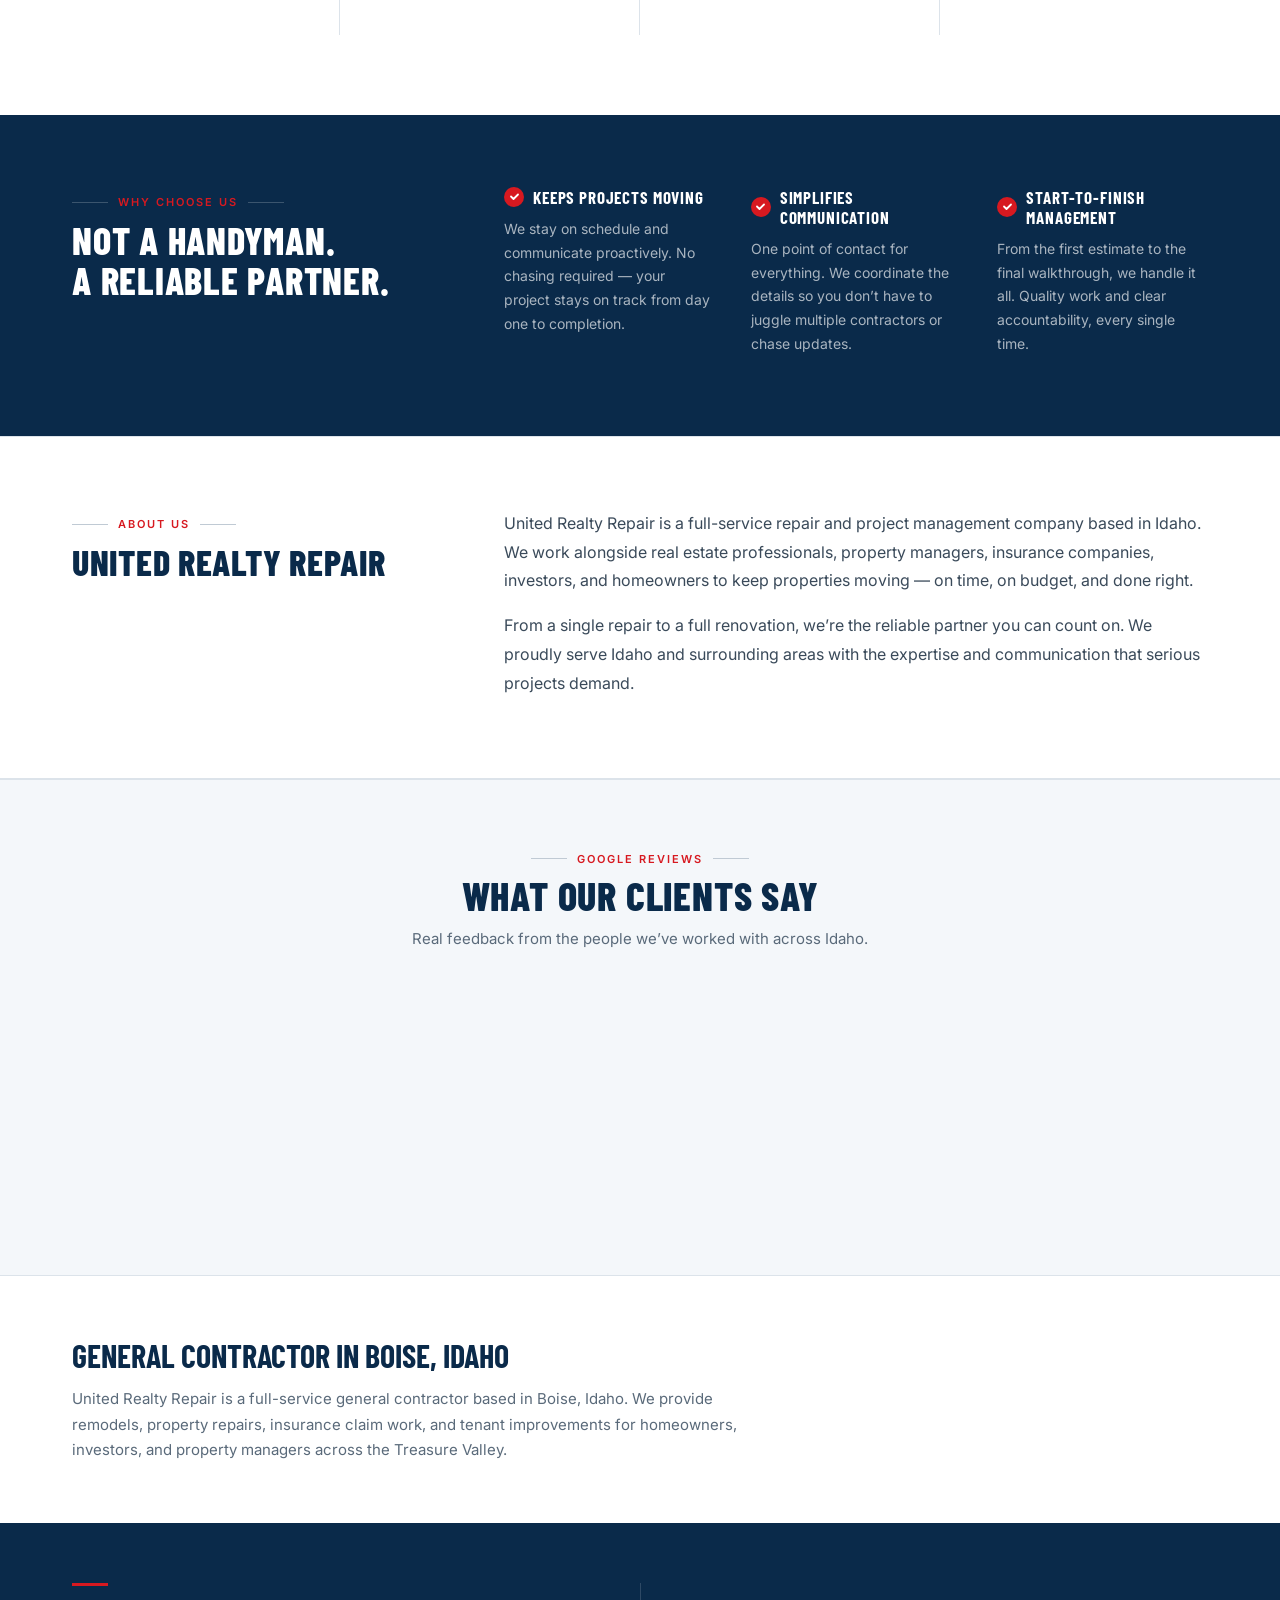
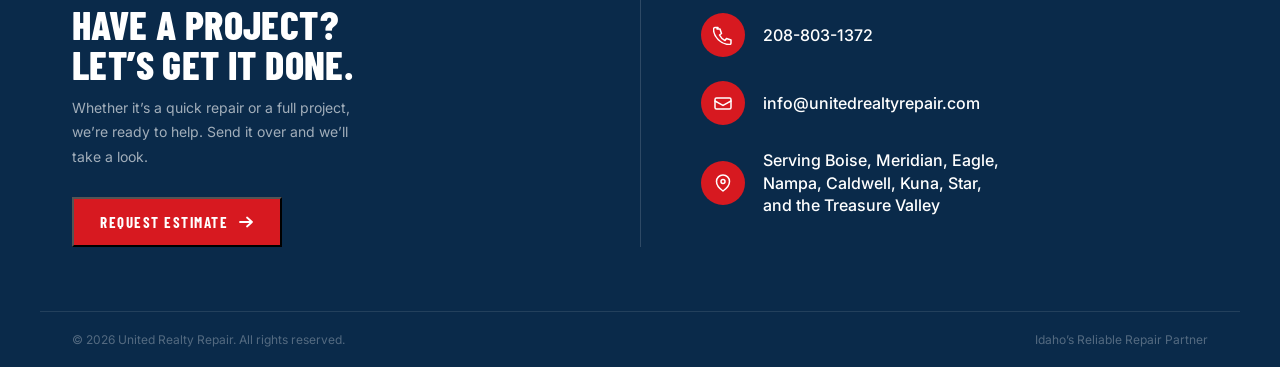
==== commit bdc1f9cb: "Update index.html" ====
--- a/index.html
+++ b/index.html
@@ -1,6 +1,7 @@
 <!DOCTYPE html>
 <html lang="en">
 <head>
+  <meta name="google-site-verification" content="4--44Ms9ngDJRc2056a7gtiSEYtdKyGjQVhBOUmMroI" />
   <meta charset="UTF-8" />
   <meta name="viewport" content="width=device-width, initial-scale=1.0" />
   <title>Boise General Contractor | Remodels, Repairs & Insurance Work | United Realty Repair</title>
@@ -502,6 +503,16 @@
 </section>
 
 <!-- FOOTER / CONTACT -->
+  <section style="padding:60px 32px; max-width:1200px; margin:0 auto;">
+  <h2 style="font-family:'Barlow Condensed', sans-serif; font-size:32px; text-transform:uppercase; color:#0A2A4A; margin-bottom:12px;">
+    General Contractor in Boise, Idaho
+  </h2>
+  <p style="font-size:15px; line-height:1.7; color:#5a6a7a; max-width:700px;">
+    United Realty Repair is a full-service general contractor based in Boise, Idaho. 
+    We provide remodels, property repairs, insurance claim work, and tenant improvements 
+    for homeowners, investors, and property managers across the Treasure Valley.
+  </p>
+</section>
 <footer class="ftr" id="contact">
   <div class="ftr-main">
     <div class="ftr-left">
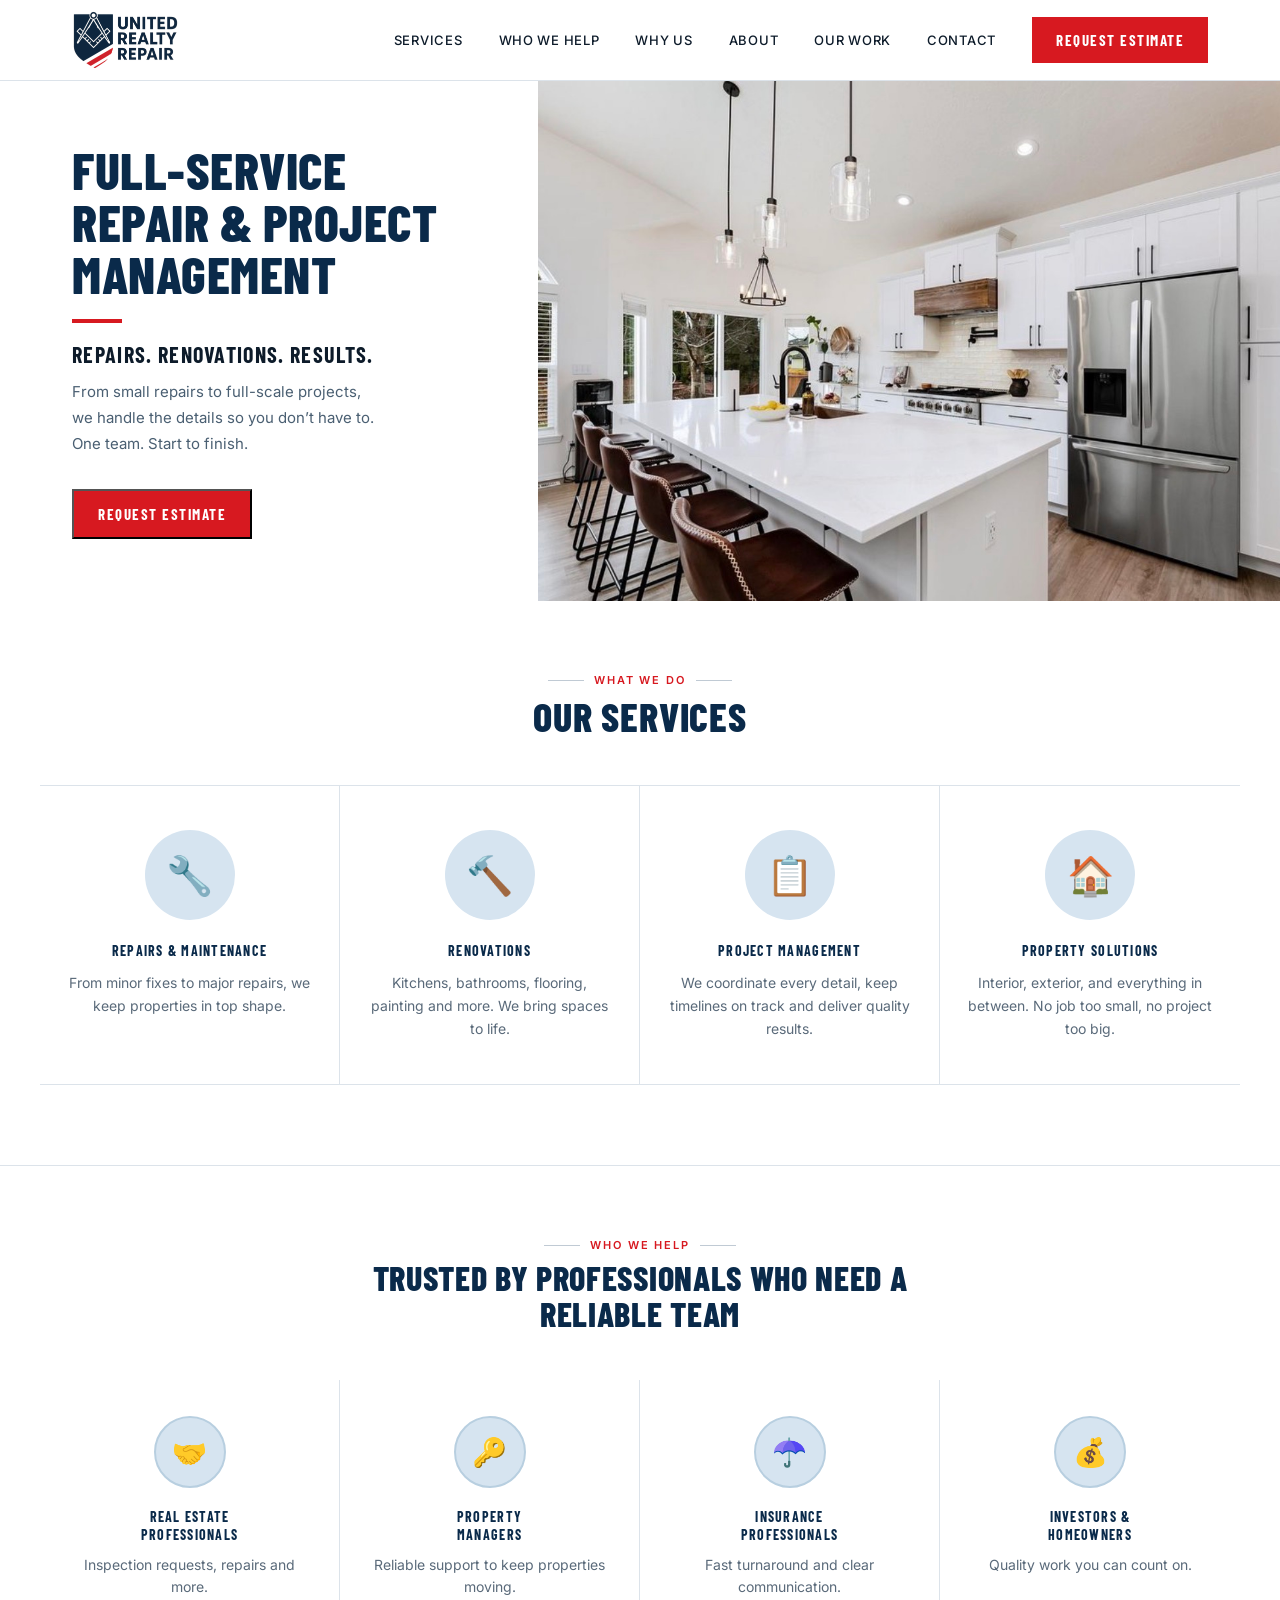
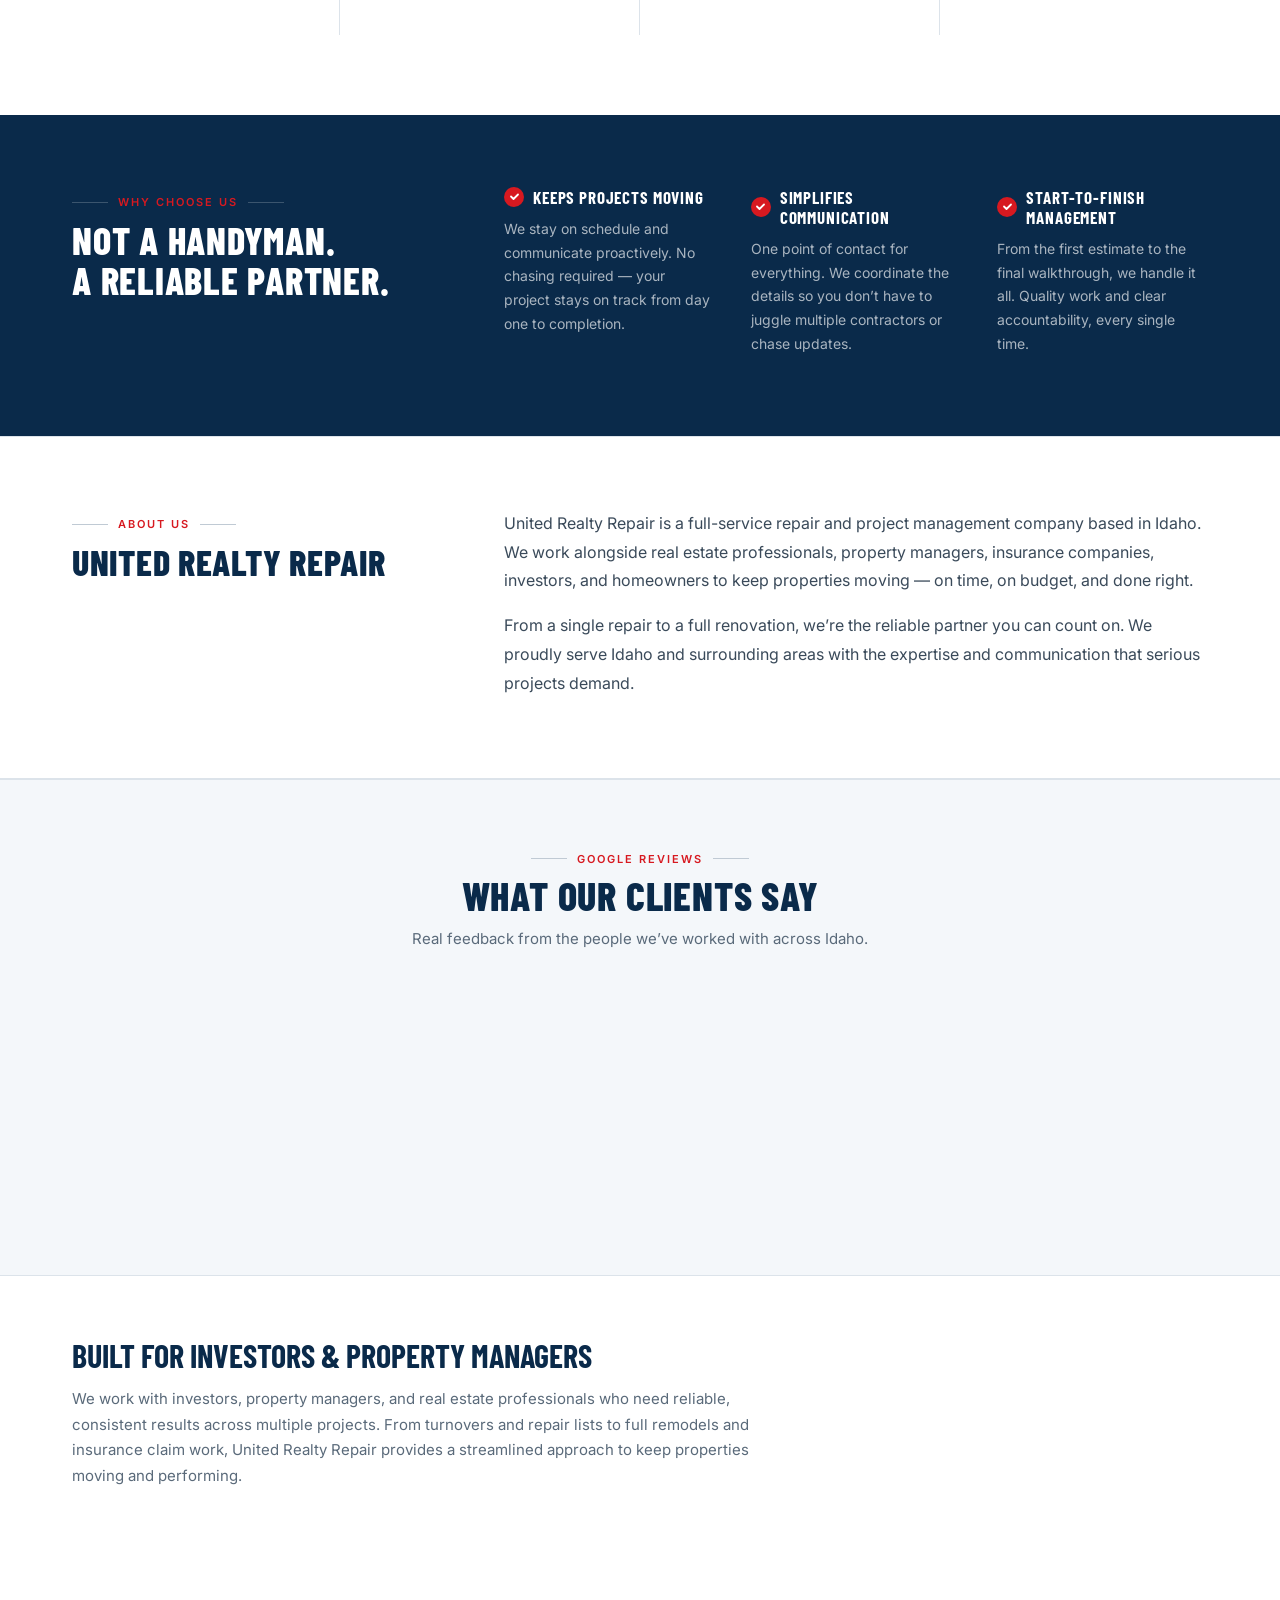
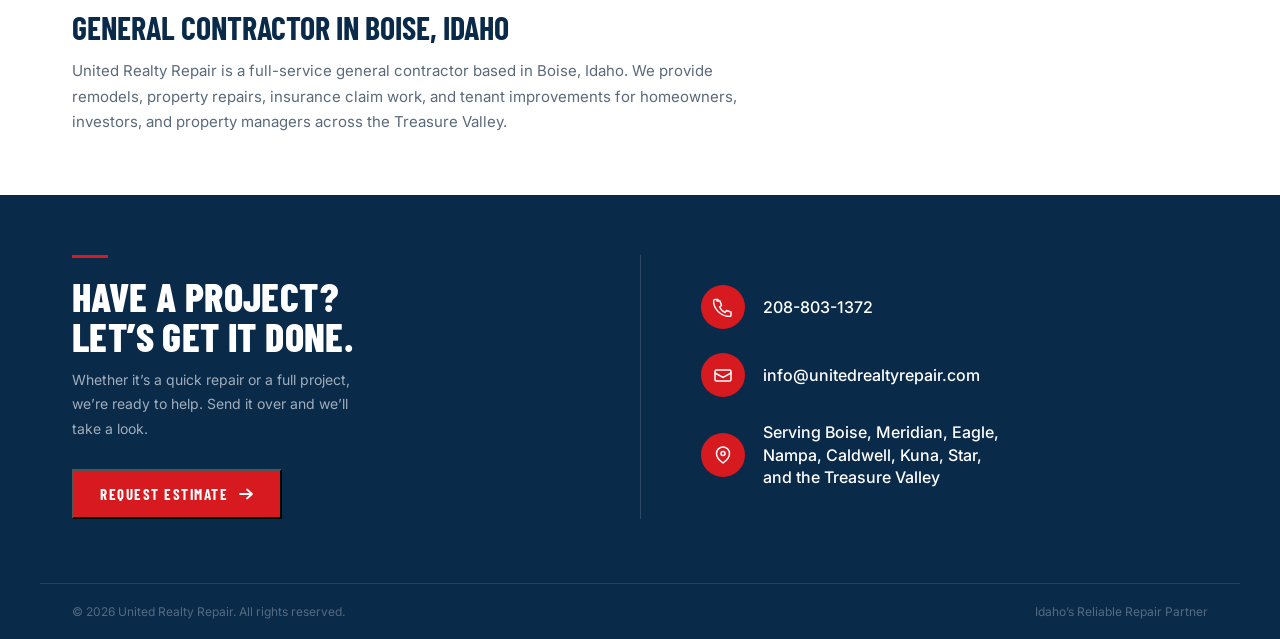
==== commit f9b64b71: "Update index.html" ====
--- a/index.html
+++ b/index.html
@@ -503,6 +503,16 @@
 </section>
 
 <!-- FOOTER / CONTACT -->
+  <section style="padding:60px 32px; max-width:1200px; margin:0 auto;">
+  <h2 style="font-family:'Barlow Condensed', sans-serif; font-size:32px; text-transform:uppercase; color:#0A2A4A; margin-bottom:12px;">
+    Built for Investors & Property Managers
+  </h2>
+  <p style="font-size:15px; line-height:1.7; color:#5a6a7a; max-width:700px;">
+    We work with investors, property managers, and real estate professionals who need reliable, consistent results across multiple projects. 
+    From turnovers and repair lists to full remodels and insurance claim work, United Realty Repair provides a streamlined approach 
+    to keep properties moving and performing.
+  </p>
+</section>
   <section style="padding:60px 32px; max-width:1200px; margin:0 auto;">
   <h2 style="font-family:'Barlow Condensed', sans-serif; font-size:32px; text-transform:uppercase; color:#0A2A4A; margin-bottom:12px;">
     General Contractor in Boise, Idaho
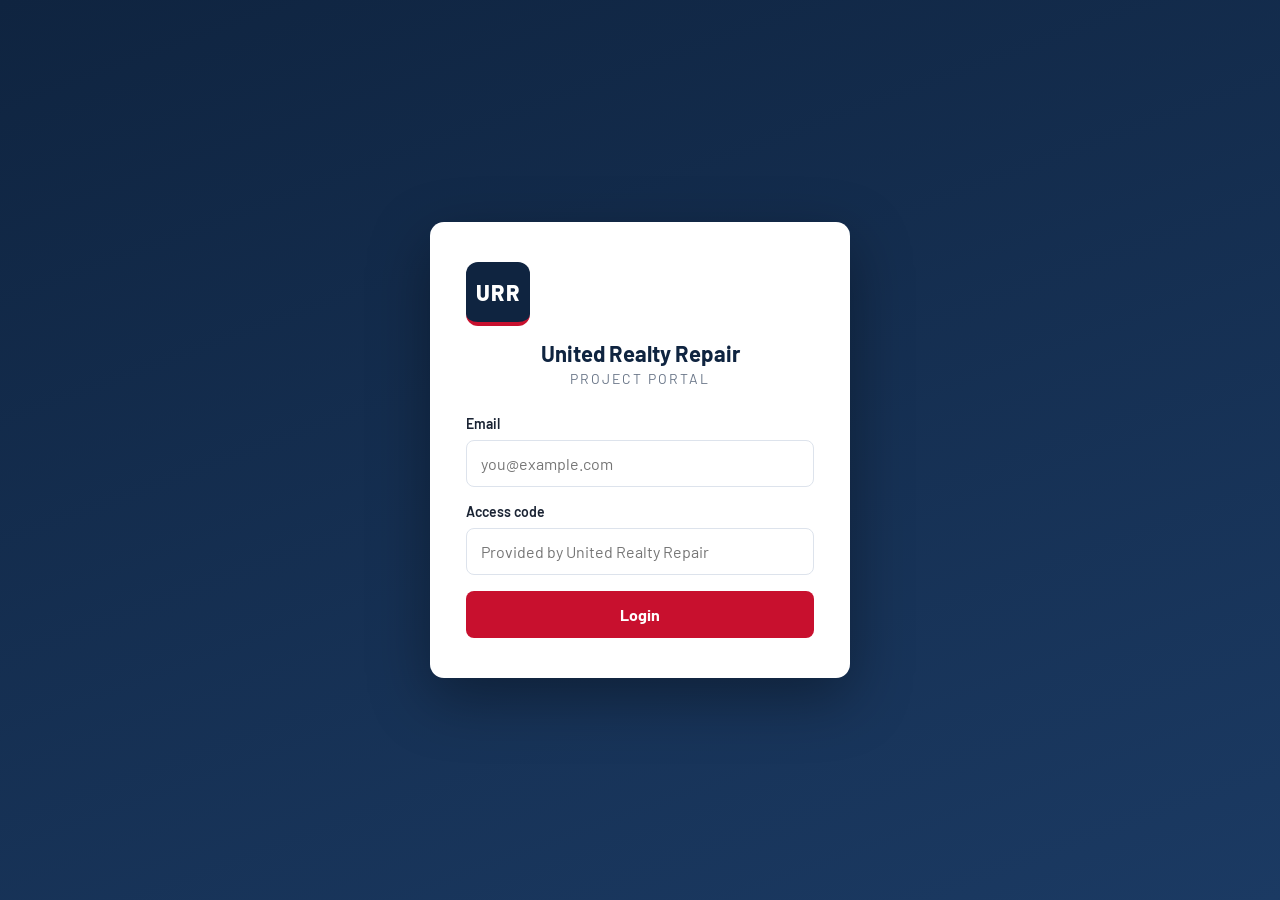
==== commit 0068a0e5: "Add files via upload" ====
--- a/index.html
+++ b/index.html
@@ -1,952 +1,330 @@
 <!DOCTYPE html>
 <html lang="en">
 <head>
-  <meta name="google-site-verification" content="4--44Ms9ngDJRc2056a7gtiSEYtdKyGjQVhBOUmMroI" />
   <meta charset="UTF-8" />
   <meta name="viewport" content="width=device-width, initial-scale=1.0" />
-  <title>Boise General Contractor | Remodels, Repairs & Insurance Work | United Realty Repair</title>
+  <title>URR Project Portal</title>
   <link rel="preconnect" href="https://fonts.googleapis.com" />
-  <link rel="preconnect" href="https://fonts.gstatic.com" crossorigin />
-  <link href="https://fonts.googleapis.com/css2?family=Barlow+Condensed:wght@700;800&family=Inter:wght@400;500;600&display=swap" rel="stylesheet" />
-  <style>
-    *, *::before, *::after { box-sizing: border-box; margin: 0; padding: 0; }
-    html { scroll-behavior: smooth; }
-    body { font-family: "Inter", Arial, sans-serif; color: #0D1B2A; background: #fff; -webkit-font-smoothing: antialiased; }
-
-    /* ── HEADER ── */
-    .hdr { background: #fff; border-bottom: 1px solid #dce3ea; position: sticky; top: 0; z-index: 100; }
-    .hdr-in {
-      max-width: 1200px; margin: 0 auto; padding: 0 32px;
-      height: 80px; display: flex; align-items: center;
-    }
-    .hdr-logo { display: flex; align-items: center; flex-shrink: 0; }
-    .hdr-logo img { height: 60px; width: auto; display: block; }
-    .hdr-nav { display: flex; align-items: center; gap: 36px; margin-left: auto; margin-right: 36px; }
-    .hdr-nav a { font-size: 13px; font-weight: 500; letter-spacing: .055em; text-transform: uppercase; color: #0D1B2A; text-decoration: none; white-space: nowrap; }
-    .hdr-nav a:hover { color: #D71920; }
-    .btn-red { display: inline-block; background: #D71920; color: #fff; font-family: "Barlow Condensed", sans-serif; font-size: 15px; font-weight: 700; letter-spacing: .10em; text-transform: uppercase; text-decoration: none; padding: 14px 24px; white-space: nowrap; flex-shrink: 0; transition: background .15s; }
-    .btn-red:hover { background: #b5131a; }
-    .hdr-toggle { display: none; flex-direction: column; gap: 5px; background: none; border: none; cursor: pointer; padding: 4px; margin-left: auto; }
-    .hdr-toggle span { display: block; width: 24px; height: 2px; background: #0A2A4A; }
-    .mob-nav { display: none; flex-direction: column; background: #fff; border-top: 1px solid #dce3ea; padding: 8px 24px 24px; }
-    .mob-nav a { padding: 13px 0; border-bottom: 1px solid #dce3ea; font-size: 14px; font-weight: 500; letter-spacing: .05em; text-transform: uppercase; color: #0D1B2A; text-decoration: none; display: block; }
-    .mob-nav .btn-red { margin-top: 20px; text-align: center; display: block; padding: 15px; }
-    .mob-nav.open { display: flex; }
-
-    /* ── HERO ──
-       Mockup: full-width hero. Image covers the right ~60%.
-       Text panel is white, sits left, does NOT span full height top.
-       The image starts right at the header bottom and the text floats left on white.
-       Layout: position relative container; image absolute right; text absolute left on white panel.
-    ── */
-    .hero {
-      position: relative;
-      width: 100%;
-      min-height: 520px;
-      display: flex;
-      align-items: stretch;
-      overflow: hidden;
-      background: #fff;
-    }
-    .hero-img-wrap {
-      /* Image occupies the right portion, starts from right edge of text */
-      position: absolute;
-      top: 0; right: 0;
-      width: 62%;
-      height: 100%;
-      z-index: 0;
-    }
-    .hero-img-wrap img {
-      width: 100%; height: 100%;
-      object-fit: cover;
-      object-position: center;
-      display: block;
-    }
-    /* White panel on left — sits above the image */
-    .hero-text {
-      position: relative;
-      z-index: 1;
-      width: 42%;
-      background: #fff;
-      display: flex;
-      flex-direction: column;
-      justify-content: center;
-      padding: 60px 56px 60px 0;
-      padding-left: max(32px, calc((100vw - 1200px) / 2 + 32px));
-      min-height: 520px;
-    }
-    .hero-h1 {
-      font-family: "Barlow Condensed", sans-serif;
-      font-size: 52px;
-      font-weight: 800;
-      line-height: 1.0;
-      text-transform: uppercase;
-      color: #0A2A4A;
-      letter-spacing: .01em;
-    }
-    .hero-rule { width: 50px; height: 4px; background: #D71920; margin: 20px 0 18px; flex-shrink: 0; }
-    .hero-tagline {
-      font-family: "Barlow Condensed", sans-serif;
-      font-size: 22px; font-weight: 700; text-transform: uppercase;
-      letter-spacing: .06em; color: #0D1B2A; margin-bottom: 12px;
-    }
-    .hero-copy { font-size: 15px; line-height: 1.75; color: #4a5f72; margin-bottom: 32px; }
-    .hero-cta { align-self: flex-start; }
-
-    /* ── SERVICES ── */
-    .services { background: #fff; padding: 72px 0 80px; }
-    .sec-center { text-align: center; margin-bottom: 48px; }
-    /* Eyebrow: "WHAT WE DO" — small red caps with thin line rules each side */
-    .eyebrow {
-      display: inline-flex; align-items: center; gap: 10px;
-      font-family: "Inter", sans-serif; font-size: 11px; font-weight: 600;
-      letter-spacing: .18em; text-transform: uppercase; color: #D71920;
-      margin-bottom: 8px;
-    }
-    .eyebrow::before, .eyebrow::after {
-      content: ""; display: block; width: 36px; height: 1px; background: #c0cad4;
-    }
-    .sec-h2 {
-      font-family: "Barlow Condensed", sans-serif;
-      font-size: 40px; font-weight: 800; text-transform: uppercase;
-      color: #0A2A4A; letter-spacing: .02em; line-height: 1.05;
-    }
-    /* Grid: full-width, top+bottom border, vertical dividers only */
-    .svc-grid {
-      display: grid; grid-template-columns: repeat(4, 1fr);
-      border-top: 1px solid #dce3ea; border-bottom: 1px solid #dce3ea;
-      max-width: 1200px; margin: 0 auto;
-    }
-    .svc-card {
-      padding: 44px 28px 44px; text-align: center;
-      border-right: 1px solid #dce3ea;
-    }
-    .svc-card:last-child { border-right: none; }
-    /* Icon circle: light gray filled, ~90px */
-    .svc-ico {
-      width: 90px; height: 90px; border-radius: 50%;
-      background: #D6E4F0;
-      display: flex; align-items: center; justify-content: center;
-      margin: 0 auto 22px;
-    }
-    .svc-ico span { font-size: 38px; line-height: 1; }
-    .svc-card h3 {
-      font-family: "Barlow Condensed", sans-serif;
-      font-size: 14px; font-weight: 700; letter-spacing: .09em;
-      text-transform: uppercase; color: #0A2A4A; margin-bottom: 12px;
-    }
-    .svc-card p { font-size: 14px; line-height: 1.65; color: #5a6a7a; }
-
-    /* ── WHO WE HELP ──
-       Mockup: WHITE background (not gray). Simple 4-col layout.
-       Cards have NO box/border — just icon (outline circle) + title + text.
-       No card background, no outer border on the grid.
-    ── */
-    .who { background: #fff; padding: 72px 0 80px; border-top: 1px solid #dce3ea; }
-    .who-grid {
-      display: grid; grid-template-columns: repeat(4, 1fr);
-      gap: 0; max-width: 1200px; margin: 0 auto;
-    }
-    .who-card {
-      padding: 36px 24px 36px; text-align: center;
-      border-right: 1px solid #dce3ea;
-    }
-    .who-card:last-child { border-right: none; }
-    /* Icon: outline circle only, no fill */
-    .who-ico {
-      width: 72px; height: 72px; border-radius: 50%;
-      border: 2px solid #b8cfe0; background: #D6E4F0;
-      display: flex; align-items: center; justify-content: center;
-      margin: 0 auto 20px;
-    }
-    .who-ico span { font-size: 28px; line-height: 1; }
-    .who-card h3 {
-      font-family: "Barlow Condensed", sans-serif;
-      font-size: 14px; font-weight: 700; letter-spacing: .09em;
-      text-transform: uppercase; color: #0A2A4A; margin-bottom: 10px;
-      line-height: 1.3;
-    }
-    .who-card p { font-size: 14px; line-height: 1.6; color: #5a6a7a; }
-
-    /* ── WHY US ── */
-    .why { background: #0A2A4A; padding: 72px 0 80px; }
-    .why-in { max-width: 1200px; margin: 0 auto; padding: 0 32px; display: grid; grid-template-columns: 1fr 2fr; gap: 80px; align-items: start; }
-    .why .eyebrow::before, .why .eyebrow::after { background: rgba(255,255,255,.2); }
-    .why-lede .eyebrow { color: #D71920; margin-bottom: 12px; }
-    .why-lede .sec-h2 { color: #fff; text-align: left; font-size: 38px; }
-    .why-points { display: grid; grid-template-columns: repeat(3, 1fr); gap: 36px; }
-    .why-pt h4 { font-family: "Barlow Condensed", sans-serif; font-size: 17px; font-weight: 700; letter-spacing: .05em; text-transform: uppercase; color: #fff; margin-bottom: 10px; display: flex; align-items: center; gap: 9px; }
-    .why-check { width: 20px; height: 20px; background: #D71920; border-radius: 50%; display: inline-flex; align-items: center; justify-content: center; flex-shrink: 0; }
-    .why-check svg { width: 11px; height: 11px; }
-    .why-pt p { font-size: 14px; line-height: 1.7; color: rgba(255,255,255,.65); }
-
-    /* ── ABOUT ── */
-    .about { background: #fff; padding: 72px 0 80px; border-top: 1px solid #dce3ea; border-bottom: 1px solid #dce3ea; }
-    .about-in { max-width: 1200px; margin: 0 auto; padding: 0 32px; display: grid; grid-template-columns: 1fr 2fr; gap: 80px; align-items: start; }
-    .about-lede .eyebrow { margin-bottom: 12px; }
-    .about-lede .sec-h2 { text-align: left; font-size: 36px; }
-    .about-body p { font-size: 16px; line-height: 1.8; color: #3a4a5a; margin-bottom: 16px; }
-    .about-body p:last-child { margin-bottom: 0; }
-
-    @media (max-width: 960px) {
-      .why-in, .about-in { grid-template-columns: 1fr; gap: 36px; }
-      .why-lede .sec-h2, .about-lede .sec-h2 { font-size: 30px; }
-      .why-points { grid-template-columns: 1fr 1fr; }
-    }
-    @media (max-width: 540px) {
-      .why-points { grid-template-columns: 1fr; }
-    }
-
-    /* ── FOOTER ──
-       Mockup: navy bg, full width.
-       Left col: small red line, big white headline, gray body text, red arrow button.
-       Thin vertical white line divider.
-       Right col: 3 rows — red circle icon + text.
-    ── */
-    .ftr { background: #0A2A4A; }
-    .ftr-main {
-      max-width: 1200px; margin: 0 auto; padding: 0 32px;
-      display: grid; grid-template-columns: 1fr 1px 1fr;
-      align-items: center; gap: 0;
-      padding-top: 60px; padding-bottom: 64px;
-    }
-    .ftr-left { padding-right: 60px; }
-    .ftr-redline { width: 36px; height: 3px; background: #D71920; margin-bottom: 18px; }
-    .ftr-left h2 {
-      font-family: "Barlow Condensed", sans-serif;
-      font-size: 40px; font-weight: 800; text-transform: uppercase;
-      color: #fff; line-height: 1.0; letter-spacing: .01em; margin-bottom: 12px;
-    }
-    .ftr-left p { font-size: 14px; line-height: 1.75; color: rgba(255,255,255,.62); margin-bottom: 28px; max-width: 300px; }
-    .btn-ftr {
-      display: inline-flex; align-items: center; gap: 10px;
-      background: #D71920; color: #fff;
-      font-family: "Barlow Condensed", sans-serif;
-      font-size: 15px; font-weight: 700; letter-spacing: .10em; text-transform: uppercase;
-      text-decoration: none; padding: 14px 26px; transition: background .15s;
-    }
-    .btn-ftr:hover { background: #b5131a; }
-    .btn-ftr svg { width: 16px; height: 16px; flex-shrink: 0; }
-    .ftr-divider { background: rgba(255,255,255,.15); align-self: stretch; }
-    .ftr-right { display: flex; flex-direction: column; gap: 24px; padding-left: 60px; }
-    .ftr-row { display: flex; align-items: center; gap: 18px; }
-    .ftr-bubble {
-      width: 44px; height: 44px; border-radius: 50%; background: #D71920;
-      display: flex; align-items: center; justify-content: center; flex-shrink: 0;
-    }
-    .ftr-bubble svg { width: 20px; height: 20px; }
-    .ftr-row span, .ftr-row a { font-size: 16px; font-weight: 500; color: #fff; text-decoration: none; line-height: 1.4; }
-    .ftr-row a:hover { text-decoration: underline; }
-    .ftr-bar {
-      border-top: 1px solid rgba(255,255,255,.10);
-      max-width: 1200px; margin: 0 auto; padding: 20px 32px;
-      display: flex; justify-content: space-between;
-      font-size: 12px; color: rgba(255,255,255,.3);
-    }
-
-    /* ── REVIEWS ── */
-    .reviews {
-      background: #F4F7FA;
-      padding: 72px 0 80px;
-      border-top: 1px solid #dce3ea;
-      border-bottom: 1px solid #dce3ea;
-    }
-    .reviews-inner {
-      max-width: 1200px;
-      margin: 0 auto;
-      padding: 0 32px;
-    }
-    .reviews-header {
-      text-align: center;
-      margin-bottom: 44px;
-    }
-    .reviews-sub {
-      font-size: 15px;
-      line-height: 1.7;
-      color: #5a6a7a;
-      margin: 10px auto 0;
-      max-width: 480px;
-    }
-    .reviews-widget {
-      min-height: 200px;
-      width: 100%;
-    }
-
-    /* ── RESPONSIVE ── */
-    @media (max-width: 960px) {
-      .hdr-nav, .hdr .btn-red { display: none; }
-      .hdr-toggle { display: flex; }
-      .hero { flex-direction: column; min-height: auto; }
-      .hero-img-wrap { position: relative; width: 100%; height: 260px; }
-      .hero-text { width: 100%; padding: 44px 24px; min-height: auto; }
-      .hero-h1 { font-size: 36px; }
-      .svc-grid { grid-template-columns: 1fr 1fr; }
-      .svc-card:nth-child(2) { border-right: none; }
-      .svc-card:nth-child(3), .svc-card:nth-child(4) { border-top: 1px solid #dce3ea; }
-      .svc-card:nth-child(4) { border-right: none; }
-      .who-grid { grid-template-columns: 1fr 1fr; }
-      .who-card:nth-child(2) { border-right: none; }
-      .who-card:nth-child(3), .who-card:nth-child(4) { border-top: 1px solid #dce3ea; }
-      .who-card:nth-child(4) { border-right: none; }
-      .ftr-main { grid-template-columns: 1fr; padding-top: 48px; padding-bottom: 48px; padding-left: 24px; padding-right: 24px; }
-      .ftr-left { padding-right: 0; }
-      .ftr-divider { display: none; }
-      .ftr-right { padding-left: 0; margin-top: 40px; }
-      .ftr-bar { flex-direction: column; gap: 6px; text-align: center; padding: 16px 24px; }
-    }
-    @media (max-width: 540px) {
-      .svc-grid { grid-template-columns: 1fr; }
-      .svc-card { border-right: none !important; border-top: 1px solid #dce3ea; }
-      .svc-card:first-child { border-top: none; }
-      .who-grid { grid-template-columns: 1fr; }
-      .who-card { border-right: none !important; border-top: 1px solid #dce3ea; }
-      .who-card:first-child { border-top: none; }
-    }
-</style>
-  <meta name="description" content="United Realty Repair provides remodels, property repairs, insurance claim work, tenant improvements, and project management in Boise, Idaho and across the Treasure Valley.">
-  <meta name="robots" content="index, follow">
+  <link href="https://fonts.googleapis.com/css2?family=Barlow:wght@400;500;600;700;800&display=swap" rel="stylesheet" />
+  <link rel="stylesheet" href="styles.css?v=73" />
 </head>
 <body>
 
-<!-- HEADER -->
-<header class="hdr">
-  <div class="hdr-in">
-    <a href="#" class="hdr-logo" aria-label="United Realty Repair">
-      <img src="[data-uri]" alt="United Realty Repair" />
-    </a>
-    <nav class="hdr-nav">
-      <a href="#services">Services</a>
-      <a href="#who">Who We Help</a>
-      <a href="#why">Why Us</a>
-      <a href="#about">About</a>
-      <a href="work.html">Our Work</a>
-      <a href="javascript:void(0)" onclick="openModal()">Contact</a>
-    </nav>
-    <a href="javascript:void(0)" onclick="openModal()" class="btn-red" onclick="openModal()">Request Estimate</a>
-    <button class="hdr-toggle" onclick="document.getElementById('mn').classList.toggle('open')" aria-label="Menu">
-      <span></span><span></span><span></span>
-    </button>
+  <!-- ============ LOGIN GATE ============ -->
+  <div id="login-screen" class="screen">
+    <div class="login-card">
+      <div class="brand">
+        <img src="logo.png" alt="United Realty Repair" class="login-logo"
+             onerror="this.style.display='none'; document.getElementById('logo-fallback').style.display='flex';" />
+        <div class="brand-mark" id="logo-fallback" style="display:none;">URR</div>
+        <h1>United Realty Repair</h1>
+        <p class="tagline">Project Portal</p>
+      </div>
+      <label for="email-input">Email</label>
+      <input type="email" id="email-input" placeholder="you@example.com" autocomplete="email" />
+      <label for="code-input">Access code</label>
+      <input type="password" id="code-input" placeholder="Provided by United Realty Repair" autocomplete="current-password" />
+      <button id="login-btn">Login</button>
+      <p id="login-error" class="error hidden">Access denied. Check your email and access code, or contact United Realty Repair.</p>
+      <p id="login-wait" class="hidden" style="text-align:center;color:#6b7687;font-size:14px;margin-top:12px;">Checking…</p>
+    </div>
   </div>
-  <nav class="mob-nav" id="mn">
-    <a href="#services" onclick="document.getElementById('mn').classList.remove('open')">Services</a>
-    <a href="#who" onclick="document.getElementById('mn').classList.remove('open')">Who We Help</a>
-    <a href="#why" onclick="document.getElementById('mn').classList.remove('open')">Why Us</a>
-    <a href="#about" onclick="document.getElementById('mn').classList.remove('open')">About</a>
-        <a href="work.html" onclick="document.getElementById('mn').classList.remove('open')">Our Work</a>
-<a href="javascript:void(0)" onclick="document.getElementById('mn').classList.remove('open');openModal()">Contact</a>
-    <a href="javascript:void(0)" class="btn-red" onclick="document.getElementById('mn').classList.remove('open');openModal()">Request Estimate</a>
-  </nav>
-</header>
-
-<!-- HERO -->
-<section class="hero">
-  <div class="hero-img-wrap">
-    <img src="[data-uri]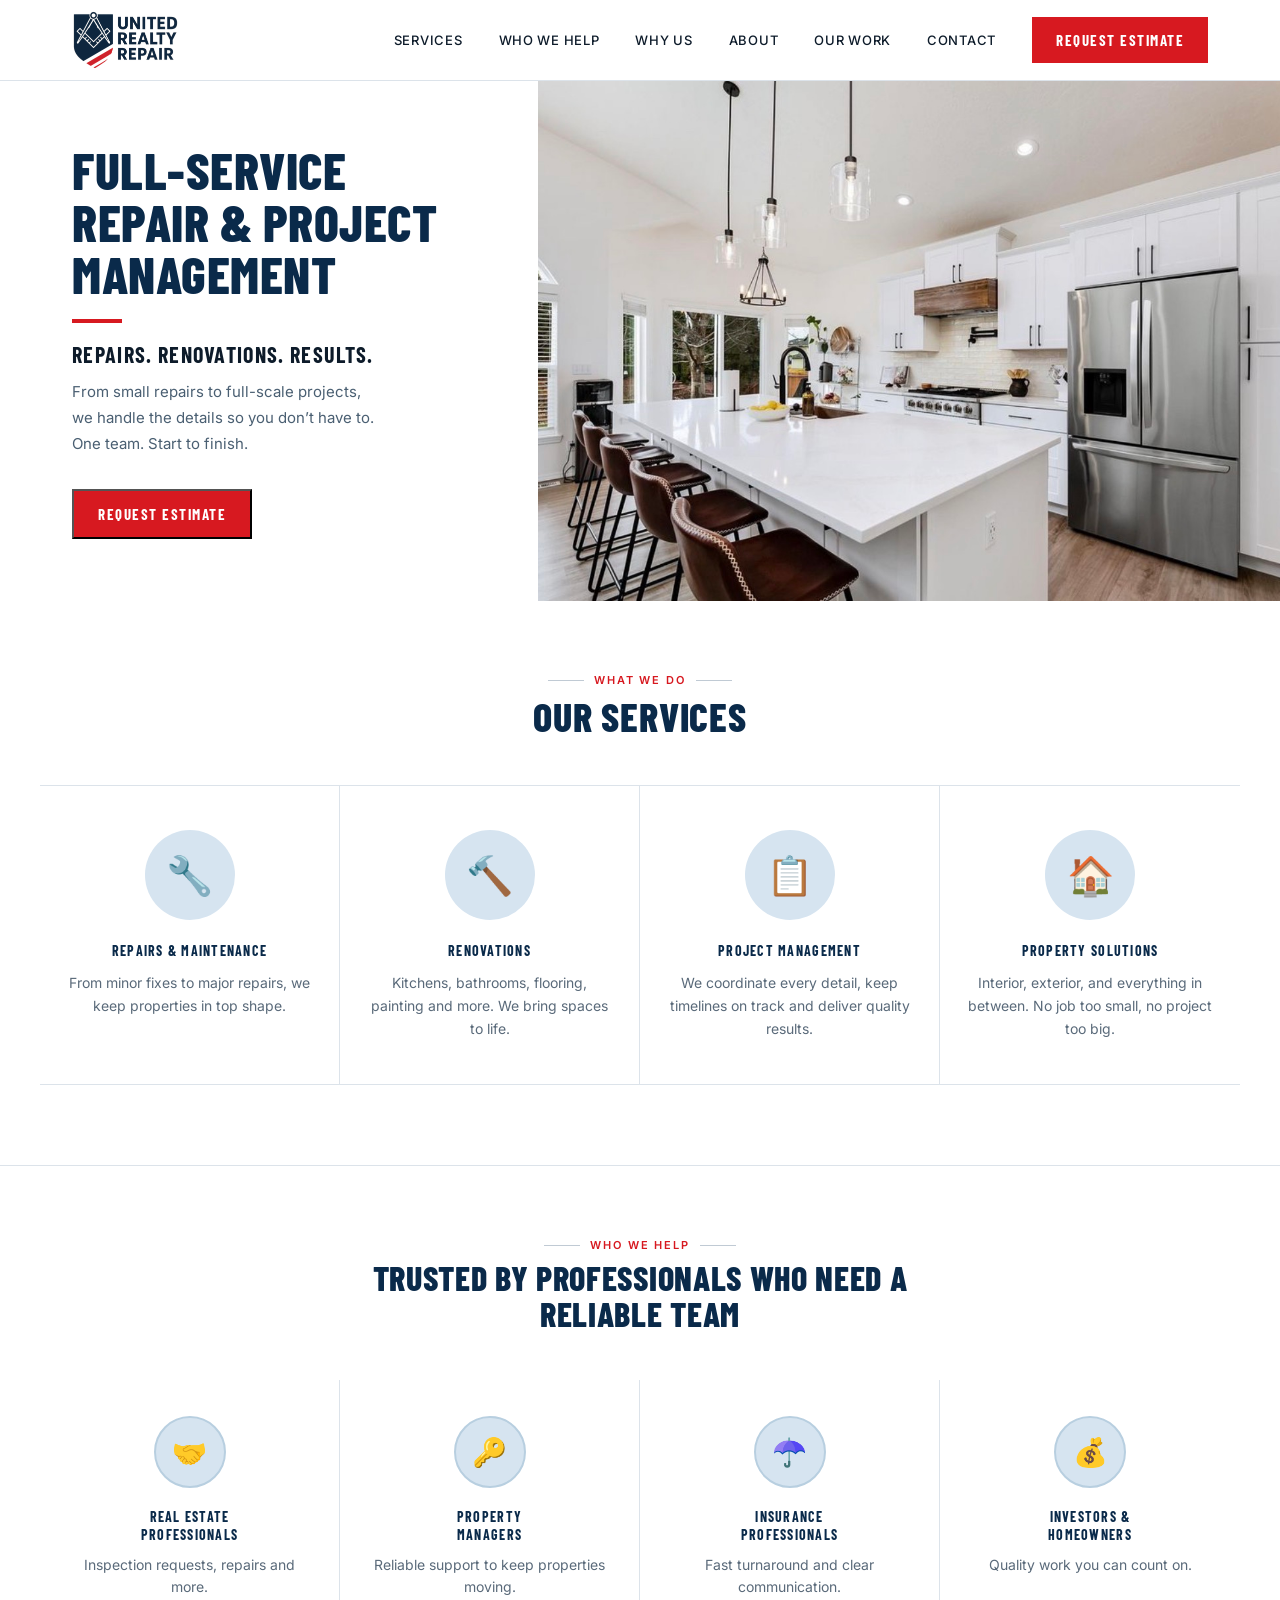
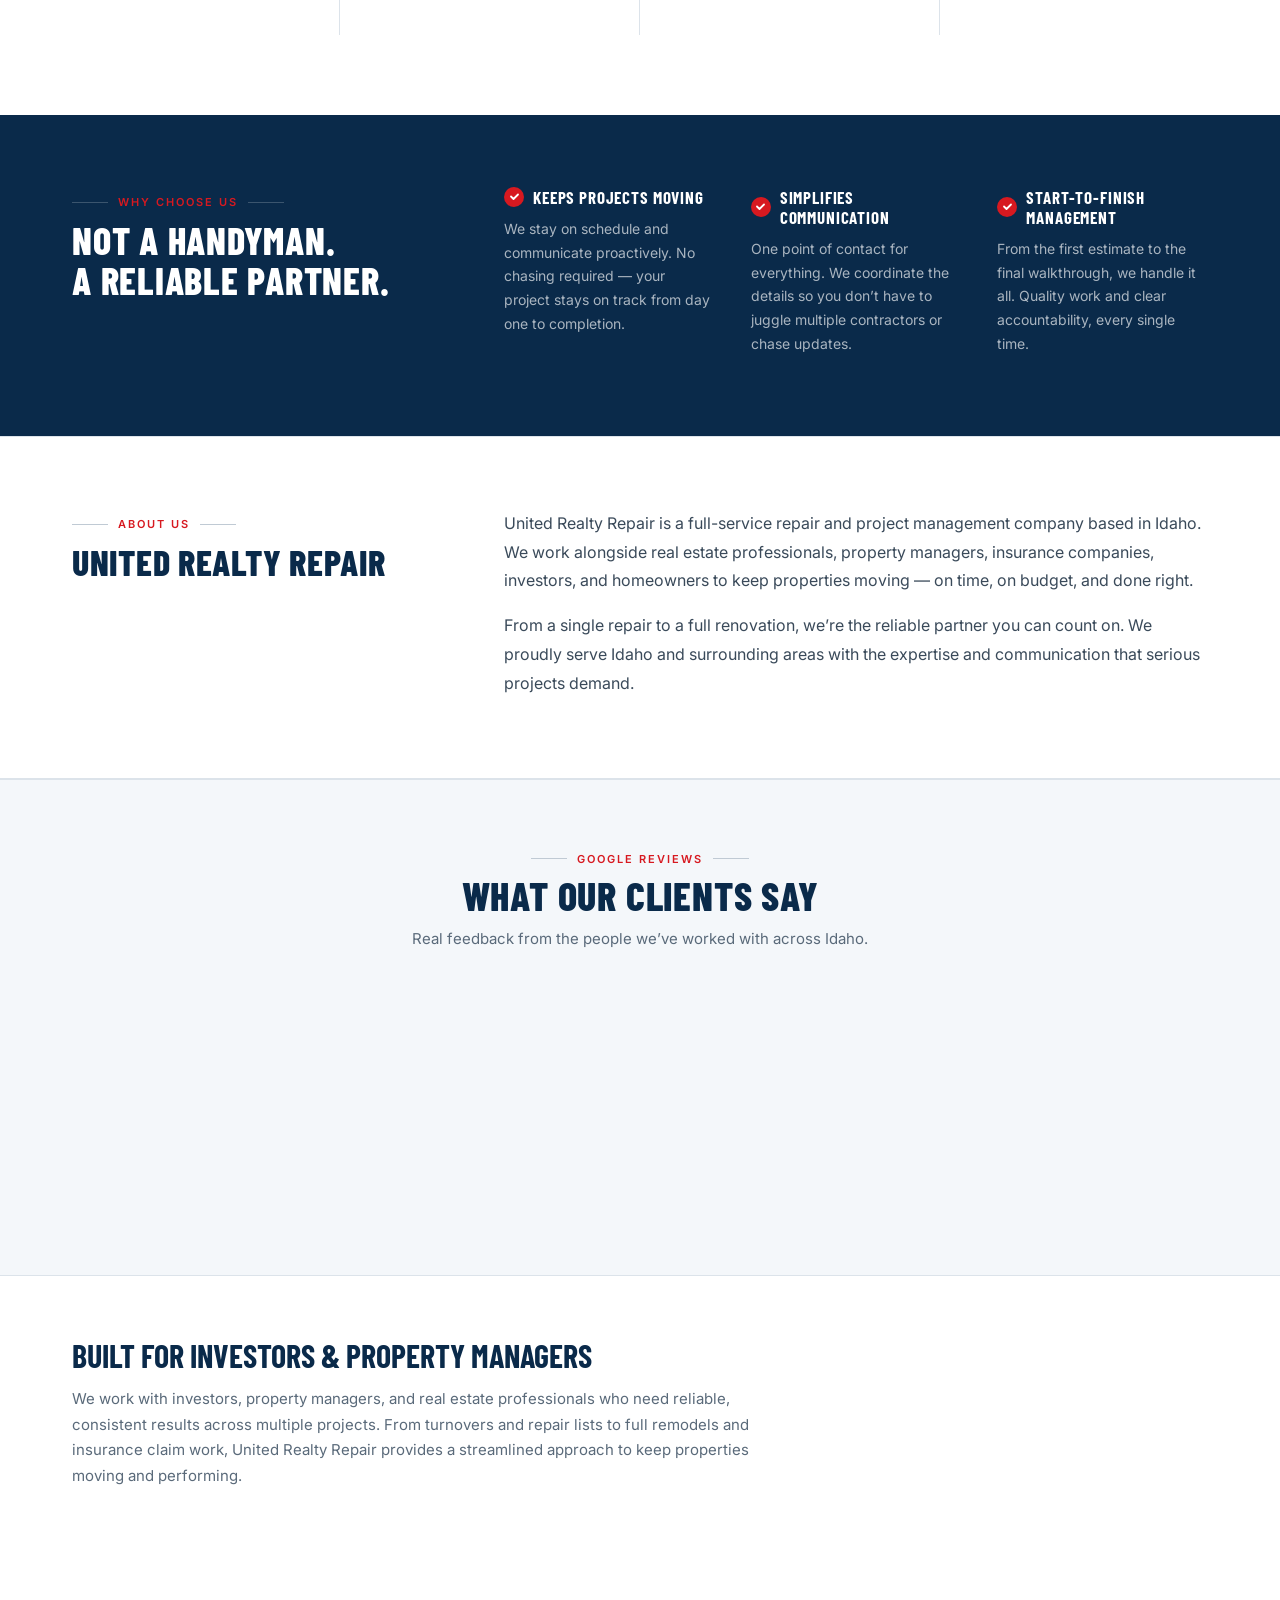
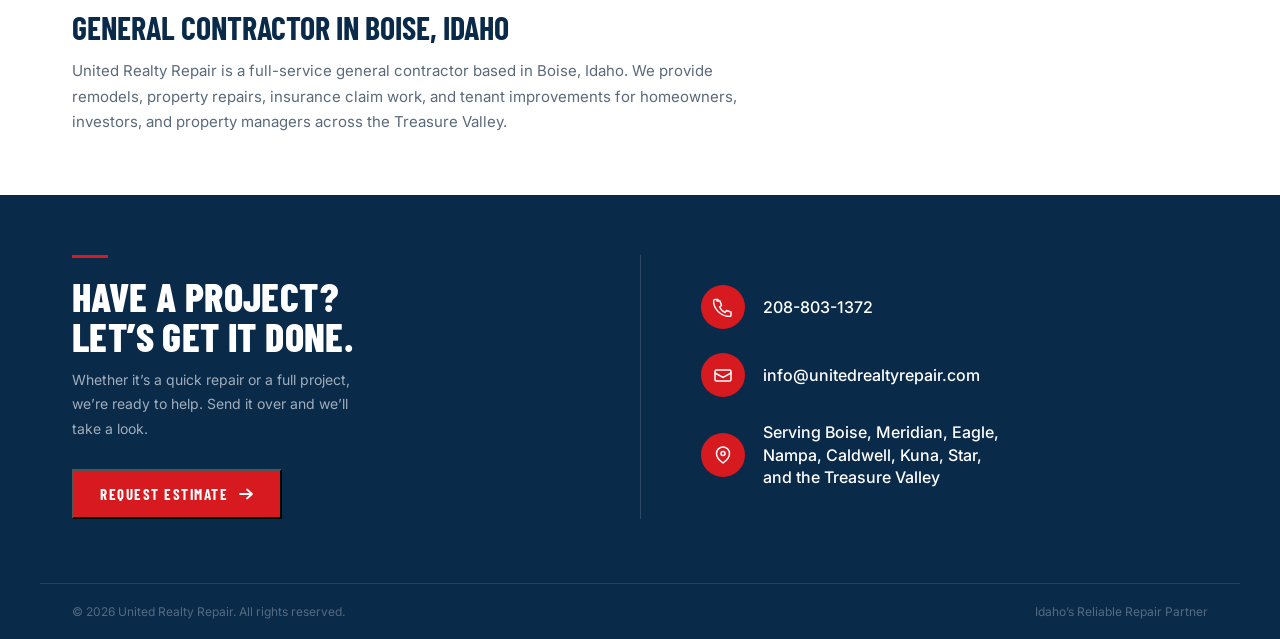
==== commit 45b7bc10: "Create index.html" ====
--- a/index.html
+++ b/index.html
@@ -1,330 +1,952 @@
 <!DOCTYPE html>
 <html lang="en">
 <head>
+  <meta name="google-site-verification" content="4--44Ms9ngDJRc2056a7gtiSEYtdKyGjQVhBOUmMroI" />
   <meta charset="UTF-8" />
   <meta name="viewport" content="width=device-width, initial-scale=1.0" />
-  <title>URR Project Portal</title>
+  <title>Boise General Contractor | Remodels, Repairs & Insurance Work | United Realty Repair</title>
   <link rel="preconnect" href="https://fonts.googleapis.com" />
-  <link href="https://fonts.googleapis.com/css2?family=Barlow:wght@400;500;600;700;800&display=swap" rel="stylesheet" />
-  <link rel="stylesheet" href="styles.css?v=73" />
+  <link rel="preconnect" href="https://fonts.gstatic.com" crossorigin />
+  <link href="https://fonts.googleapis.com/css2?family=Barlow+Condensed:wght@700;800&family=Inter:wght@400;500;600&display=swap" rel="stylesheet" />
+  <style>
+    *, *::before, *::after { box-sizing: border-box; margin: 0; padding: 0; }
+    html { scroll-behavior: smooth; }
+    body { font-family: "Inter", Arial, sans-serif; color: #0D1B2A; background: #fff; -webkit-font-smoothing: antialiased; }
+
+    /* ── HEADER ── */
+    .hdr { background: #fff; border-bottom: 1px solid #dce3ea; position: sticky; top: 0; z-index: 100; }
+    .hdr-in {
+      max-width: 1200px; margin: 0 auto; padding: 0 32px;
+      height: 80px; display: flex; align-items: center;
+    }
+    .hdr-logo { display: flex; align-items: center; flex-shrink: 0; }
+    .hdr-logo img { height: 60px; width: auto; display: block; }
+    .hdr-nav { display: flex; align-items: center; gap: 36px; margin-left: auto; margin-right: 36px; }
+    .hdr-nav a { font-size: 13px; font-weight: 500; letter-spacing: .055em; text-transform: uppercase; color: #0D1B2A; text-decoration: none; white-space: nowrap; }
+    .hdr-nav a:hover { color: #D71920; }
+    .btn-red { display: inline-block; background: #D71920; color: #fff; font-family: "Barlow Condensed", sans-serif; font-size: 15px; font-weight: 700; letter-spacing: .10em; text-transform: uppercase; text-decoration: none; padding: 14px 24px; white-space: nowrap; flex-shrink: 0; transition: background .15s; }
+    .btn-red:hover { background: #b5131a; }
+    .hdr-toggle { display: none; flex-direction: column; gap: 5px; background: none; border: none; cursor: pointer; padding: 4px; margin-left: auto; }
+    .hdr-toggle span { display: block; width: 24px; height: 2px; background: #0A2A4A; }
+    .mob-nav { display: none; flex-direction: column; background: #fff; border-top: 1px solid #dce3ea; padding: 8px 24px 24px; }
+    .mob-nav a { padding: 13px 0; border-bottom: 1px solid #dce3ea; font-size: 14px; font-weight: 500; letter-spacing: .05em; text-transform: uppercase; color: #0D1B2A; text-decoration: none; display: block; }
+    .mob-nav .btn-red { margin-top: 20px; text-align: center; display: block; padding: 15px; }
+    .mob-nav.open { display: flex; }
+
+    /* ── HERO ──
+       Mockup: full-width hero. Image covers the right ~60%.
+       Text panel is white, sits left, does NOT span full height top.
+       The image starts right at the header bottom and the text floats left on white.
+       Layout: position relative container; image absolute right; text absolute left on white panel.
+    ── */
+    .hero {
+      position: relative;
+      width: 100%;
+      min-height: 520px;
+      display: flex;
+      align-items: stretch;
+      overflow: hidden;
+      background: #fff;
+    }
+    .hero-img-wrap {
+      /* Image occupies the right portion, starts from right edge of text */
+      position: absolute;
+      top: 0; right: 0;
+      width: 62%;
+      height: 100%;
+      z-index: 0;
+    }
+    .hero-img-wrap img {
+      width: 100%; height: 100%;
+      object-fit: cover;
+      object-position: center;
+      display: block;
+    }
+    /* White panel on left — sits above the image */
+    .hero-text {
+      position: relative;
+      z-index: 1;
+      width: 42%;
+      background: #fff;
+      display: flex;
+      flex-direction: column;
+      justify-content: center;
+      padding: 60px 56px 60px 0;
+      padding-left: max(32px, calc((100vw - 1200px) / 2 + 32px));
+      min-height: 520px;
+    }
+    .hero-h1 {
+      font-family: "Barlow Condensed", sans-serif;
+      font-size: 52px;
+      font-weight: 800;
+      line-height: 1.0;
+      text-transform: uppercase;
+      color: #0A2A4A;
+      letter-spacing: .01em;
+    }
+    .hero-rule { width: 50px; height: 4px; background: #D71920; margin: 20px 0 18px; flex-shrink: 0; }
+    .hero-tagline {
+      font-family: "Barlow Condensed", sans-serif;
+      font-size: 22px; font-weight: 700; text-transform: uppercase;
+      letter-spacing: .06em; color: #0D1B2A; margin-bottom: 12px;
+    }
+    .hero-copy { font-size: 15px; line-height: 1.75; color: #4a5f72; margin-bottom: 32px; }
+    .hero-cta { align-self: flex-start; }
+
+    /* ── SERVICES ── */
+    .services { background: #fff; padding: 72px 0 80px; }
+    .sec-center { text-align: center; margin-bottom: 48px; }
+    /* Eyebrow: "WHAT WE DO" — small red caps with thin line rules each side */
+    .eyebrow {
+      display: inline-flex; align-items: center; gap: 10px;
+      font-family: "Inter", sans-serif; font-size: 11px; font-weight: 600;
+      letter-spacing: .18em; text-transform: uppercase; color: #D71920;
+      margin-bottom: 8px;
+    }
+    .eyebrow::before, .eyebrow::after {
+      content: ""; display: block; width: 36px; height: 1px; background: #c0cad4;
+    }
+    .sec-h2 {
+      font-family: "Barlow Condensed", sans-serif;
+      font-size: 40px; font-weight: 800; text-transform: uppercase;
+      color: #0A2A4A; letter-spacing: .02em; line-height: 1.05;
+    }
+    /* Grid: full-width, top+bottom border, vertical dividers only */
+    .svc-grid {
+      display: grid; grid-template-columns: repeat(4, 1fr);
+      border-top: 1px solid #dce3ea; border-bottom: 1px solid #dce3ea;
+      max-width: 1200px; margin: 0 auto;
+    }
+    .svc-card {
+      padding: 44px 28px 44px; text-align: center;
+      border-right: 1px solid #dce3ea;
+    }
+    .svc-card:last-child { border-right: none; }
+    /* Icon circle: light gray filled, ~90px */
+    .svc-ico {
+      width: 90px; height: 90px; border-radius: 50%;
+      background: #D6E4F0;
+      display: flex; align-items: center; justify-content: center;
+      margin: 0 auto 22px;
+    }
+    .svc-ico span { font-size: 38px; line-height: 1; }
+    .svc-card h3 {
+      font-family: "Barlow Condensed", sans-serif;
+      font-size: 14px; font-weight: 700; letter-spacing: .09em;
+      text-transform: uppercase; color: #0A2A4A; margin-bottom: 12px;
+    }
+    .svc-card p { font-size: 14px; line-height: 1.65; color: #5a6a7a; }
+
+    /* ── WHO WE HELP ──
+       Mockup: WHITE background (not gray). Simple 4-col layout.
+       Cards have NO box/border — just icon (outline circle) + title + text.
+       No card background, no outer border on the grid.
+    ── */
+    .who { background: #fff; padding: 72px 0 80px; border-top: 1px solid #dce3ea; }
+    .who-grid {
+      display: grid; grid-template-columns: repeat(4, 1fr);
+      gap: 0; max-width: 1200px; margin: 0 auto;
+    }
+    .who-card {
+      padding: 36px 24px 36px; text-align: center;
+      border-right: 1px solid #dce3ea;
+    }
+    .who-card:last-child { border-right: none; }
+    /* Icon: outline circle only, no fill */
+    .who-ico {
+      width: 72px; height: 72px; border-radius: 50%;
+      border: 2px solid #b8cfe0; background: #D6E4F0;
+      display: flex; align-items: center; justify-content: center;
+      margin: 0 auto 20px;
+    }
+    .who-ico span { font-size: 28px; line-height: 1; }
+    .who-card h3 {
+      font-family: "Barlow Condensed", sans-serif;
+      font-size: 14px; font-weight: 700; letter-spacing: .09em;
+      text-transform: uppercase; color: #0A2A4A; margin-bottom: 10px;
+      line-height: 1.3;
+    }
+    .who-card p { font-size: 14px; line-height: 1.6; color: #5a6a7a; }
+
+    /* ── WHY US ── */
+    .why { background: #0A2A4A; padding: 72px 0 80px; }
+    .why-in { max-width: 1200px; margin: 0 auto; padding: 0 32px; display: grid; grid-template-columns: 1fr 2fr; gap: 80px; align-items: start; }
+    .why .eyebrow::before, .why .eyebrow::after { background: rgba(255,255,255,.2); }
+    .why-lede .eyebrow { color: #D71920; margin-bottom: 12px; }
+    .why-lede .sec-h2 { color: #fff; text-align: left; font-size: 38px; }
+    .why-points { display: grid; grid-template-columns: repeat(3, 1fr); gap: 36px; }
+    .why-pt h4 { font-family: "Barlow Condensed", sans-serif; font-size: 17px; font-weight: 700; letter-spacing: .05em; text-transform: uppercase; color: #fff; margin-bottom: 10px; display: flex; align-items: center; gap: 9px; }
+    .why-check { width: 20px; height: 20px; background: #D71920; border-radius: 50%; display: inline-flex; align-items: center; justify-content: center; flex-shrink: 0; }
+    .why-check svg { width: 11px; height: 11px; }
+    .why-pt p { font-size: 14px; line-height: 1.7; color: rgba(255,255,255,.65); }
+
+    /* ── ABOUT ── */
+    .about { background: #fff; padding: 72px 0 80px; border-top: 1px solid #dce3ea; border-bottom: 1px solid #dce3ea; }
+    .about-in { max-width: 1200px; margin: 0 auto; padding: 0 32px; display: grid; grid-template-columns: 1fr 2fr; gap: 80px; align-items: start; }
+    .about-lede .eyebrow { margin-bottom: 12px; }
+    .about-lede .sec-h2 { text-align: left; font-size: 36px; }
+    .about-body p { font-size: 16px; line-height: 1.8; color: #3a4a5a; margin-bottom: 16px; }
+    .about-body p:last-child { margin-bottom: 0; }
+
+    @media (max-width: 960px) {
+      .why-in, .about-in { grid-template-columns: 1fr; gap: 36px; }
+      .why-lede .sec-h2, .about-lede .sec-h2 { font-size: 30px; }
+      .why-points { grid-template-columns: 1fr 1fr; }
+    }
+    @media (max-width: 540px) {
+      .why-points { grid-template-columns: 1fr; }
+    }
+
+    /* ── FOOTER ──
+       Mockup: navy bg, full width.
+       Left col: small red line, big white headline, gray body text, red arrow button.
+       Thin vertical white line divider.
+       Right col: 3 rows — red circle icon + text.
+    ── */
+    .ftr { background: #0A2A4A; }
+    .ftr-main {
+      max-width: 1200px; margin: 0 auto; padding: 0 32px;
+      display: grid; grid-template-columns: 1fr 1px 1fr;
+      align-items: center; gap: 0;
+      padding-top: 60px; padding-bottom: 64px;
+    }
+    .ftr-left { padding-right: 60px; }
+    .ftr-redline { width: 36px; height: 3px; background: #D71920; margin-bottom: 18px; }
+    .ftr-left h2 {
+      font-family: "Barlow Condensed", sans-serif;
+      font-size: 40px; font-weight: 800; text-transform: uppercase;
+      color: #fff; line-height: 1.0; letter-spacing: .01em; margin-bottom: 12px;
+    }
+    .ftr-left p { font-size: 14px; line-height: 1.75; color: rgba(255,255,255,.62); margin-bottom: 28px; max-width: 300px; }
+    .btn-ftr {
+      display: inline-flex; align-items: center; gap: 10px;
+      background: #D71920; color: #fff;
+      font-family: "Barlow Condensed", sans-serif;
+      font-size: 15px; font-weight: 700; letter-spacing: .10em; text-transform: uppercase;
+      text-decoration: none; padding: 14px 26px; transition: background .15s;
+    }
+    .btn-ftr:hover { background: #b5131a; }
+    .btn-ftr svg { width: 16px; height: 16px; flex-shrink: 0; }
+    .ftr-divider { background: rgba(255,255,255,.15); align-self: stretch; }
+    .ftr-right { display: flex; flex-direction: column; gap: 24px; padding-left: 60px; }
+    .ftr-row { display: flex; align-items: center; gap: 18px; }
+    .ftr-bubble {
+      width: 44px; height: 44px; border-radius: 50%; background: #D71920;
+      display: flex; align-items: center; justify-content: center; flex-shrink: 0;
+    }
+    .ftr-bubble svg { width: 20px; height: 20px; }
+    .ftr-row span, .ftr-row a { font-size: 16px; font-weight: 500; color: #fff; text-decoration: none; line-height: 1.4; }
+    .ftr-row a:hover { text-decoration: underline; }
+    .ftr-bar {
+      border-top: 1px solid rgba(255,255,255,.10);
+      max-width: 1200px; margin: 0 auto; padding: 20px 32px;
+      display: flex; justify-content: space-between;
+      font-size: 12px; color: rgba(255,255,255,.3);
+    }
+
+    /* ── REVIEWS ── */
+    .reviews {
+      background: #F4F7FA;
+      padding: 72px 0 80px;
+      border-top: 1px solid #dce3ea;
+      border-bottom: 1px solid #dce3ea;
+    }
+    .reviews-inner {
+      max-width: 1200px;
+      margin: 0 auto;
+      padding: 0 32px;
+    }
+    .reviews-header {
+      text-align: center;
+      margin-bottom: 44px;
+    }
+    .reviews-sub {
+      font-size: 15px;
+      line-height: 1.7;
+      color: #5a6a7a;
+      margin: 10px auto 0;
+      max-width: 480px;
+    }
+    .reviews-widget {
+      min-height: 200px;
+      width: 100%;
+    }
+
+    /* ── RESPONSIVE ── */
+    @media (max-width: 960px) {
+      .hdr-nav, .hdr .btn-red { display: none; }
+      .hdr-toggle { display: flex; }
+      .hero { flex-direction: column; min-height: auto; }
+      .hero-img-wrap { position: relative; width: 100%; height: 260px; }
+      .hero-text { width: 100%; padding: 44px 24px; min-height: auto; }
+      .hero-h1 { font-size: 36px; }
+      .svc-grid { grid-template-columns: 1fr 1fr; }
+      .svc-card:nth-child(2) { border-right: none; }
+      .svc-card:nth-child(3), .svc-card:nth-child(4) { border-top: 1px solid #dce3ea; }
+      .svc-card:nth-child(4) { border-right: none; }
+      .who-grid { grid-template-columns: 1fr 1fr; }
+      .who-card:nth-child(2) { border-right: none; }
+      .who-card:nth-child(3), .who-card:nth-child(4) { border-top: 1px solid #dce3ea; }
+      .who-card:nth-child(4) { border-right: none; }
+      .ftr-main { grid-template-columns: 1fr; padding-top: 48px; padding-bottom: 48px; padding-left: 24px; padding-right: 24px; }
+      .ftr-left { padding-right: 0; }
+      .ftr-divider { display: none; }
+      .ftr-right { padding-left: 0; margin-top: 40px; }
+      .ftr-bar { flex-direction: column; gap: 6px; text-align: center; padding: 16px 24px; }
+    }
+    @media (max-width: 540px) {
+      .svc-grid { grid-template-columns: 1fr; }
+      .svc-card { border-right: none !important; border-top: 1px solid #dce3ea; }
+      .svc-card:first-child { border-top: none; }
+      .who-grid { grid-template-columns: 1fr; }
+      .who-card { border-right: none !important; border-top: 1px solid #dce3ea; }
+      .who-card:first-child { border-top: none; }
+    }
+</style>
+  <meta name="description" content="United Realty Repair provides remodels, property repairs, insurance claim work, tenant improvements, and project management in Boise, Idaho and across the Treasure Valley.">
+  <meta name="robots" content="index, follow">
 </head>
 <body>
 
-  <!-- ============ LOGIN GATE ============ -->
-  <div id="login-screen" class="screen">
-    <div class="login-card">
-      <div class="brand">
-        <img src="logo.png" alt="United Realty Repair" class="login-logo"
-             onerror="this.style.display='none'; document.getElementById('logo-fallback').style.display='flex';" />
-        <div class="brand-mark" id="logo-fallback" style="display:none;">URR</div>
-        <h1>United Realty Repair</h1>
-        <p class="tagline">Project Portal</p>
-      </div>
-      <label for="email-input">Email</label>
-      <input type="email" id="email-input" placeholder="you@example.com" autocomplete="email" />
-      <label for="code-input">Access code</label>
-      <input type="password" id="code-input" placeholder="Provided by United Realty Repair" autocomplete="current-password" />
-      <button id="login-btn">Login</button>
-      <p id="login-error" class="error hidden">Access denied. Check your email and access code, or contact United Realty Repair.</p>
-      <p id="login-wait" class="hidden" style="text-align:center;color:#6b7687;font-size:14px;margin-top:12px;">Checking…</p>
-    </div>
-  </div>
-
-  <!-- ============ PORTAL ============ -->
-  <div id="portal-screen" class="screen hidden">
-    <header class="portal-header">
-      <div class="header-left">
-        <img src="logo-mark.png?v=1" alt="URR" class="header-logo" />
-        <div>
-          <div class="header-company">United Realty Repair</div>
-          <div class="header-project" id="project-name">Project</div>
+<!-- HEADER -->
+<header class="hdr">
+  <div class="hdr-in">
+    <a href="#" class="hdr-logo" aria-label="United Realty Repair">
+      <img src="[data-uri]" alt="United Realty Repair" />
+    </a>
+    <nav class="hdr-nav">
+      <a href="#services">Services</a>
+      <a href="#who">Who We Help</a>
+      <a href="#why">Why Us</a>
+      <a href="#about">About</a>
+      <a href="work.html">Our Work</a>
+      <a href="javascript:void(0)" onclick="openModal()">Contact</a>
+    </nav>
+    <a href="javascript:void(0)" onclick="openModal()" class="btn-red" onclick="openModal()">Request Estimate</a>
+    <button class="hdr-toggle" onclick="document.getElementById('mn').classList.toggle('open')" aria-label="Menu">
+      <span></span><span></span><span></span>
+    </button>
+  </div>
+  <nav class="mob-nav" id="mn">
+    <a href="#services" onclick="document.getElementById('mn').classList.remove('open')">Services</a>
+    <a href="#who" onclick="document.getElementById('mn').classList.remove('open')">Who We Help</a>
+    <a href="#why" onclick="document.getElementById('mn').classList.remove('open')">Why Us</a>
+    <a href="#about" onclick="document.getElementById('mn').classList.remove('open')">About</a>
+        <a href="work.html" onclick="document.getElementById('mn').classList.remove('open')">Our Work</a>
+<a href="javascript:void(0)" onclick="document.getElementById('mn').classList.remove('open');openModal()">Contact</a>
+    <a href="javascript:void(0)" class="btn-red" onclick="document.getElementById('mn').classList.remove('open');openModal()">Request Estimate</a>
+  </nav>
+</header>
+
+<!-- HERO -->
+<section class="hero">
+  <div class="hero-img-wrap">
+    <img src="[data-uri]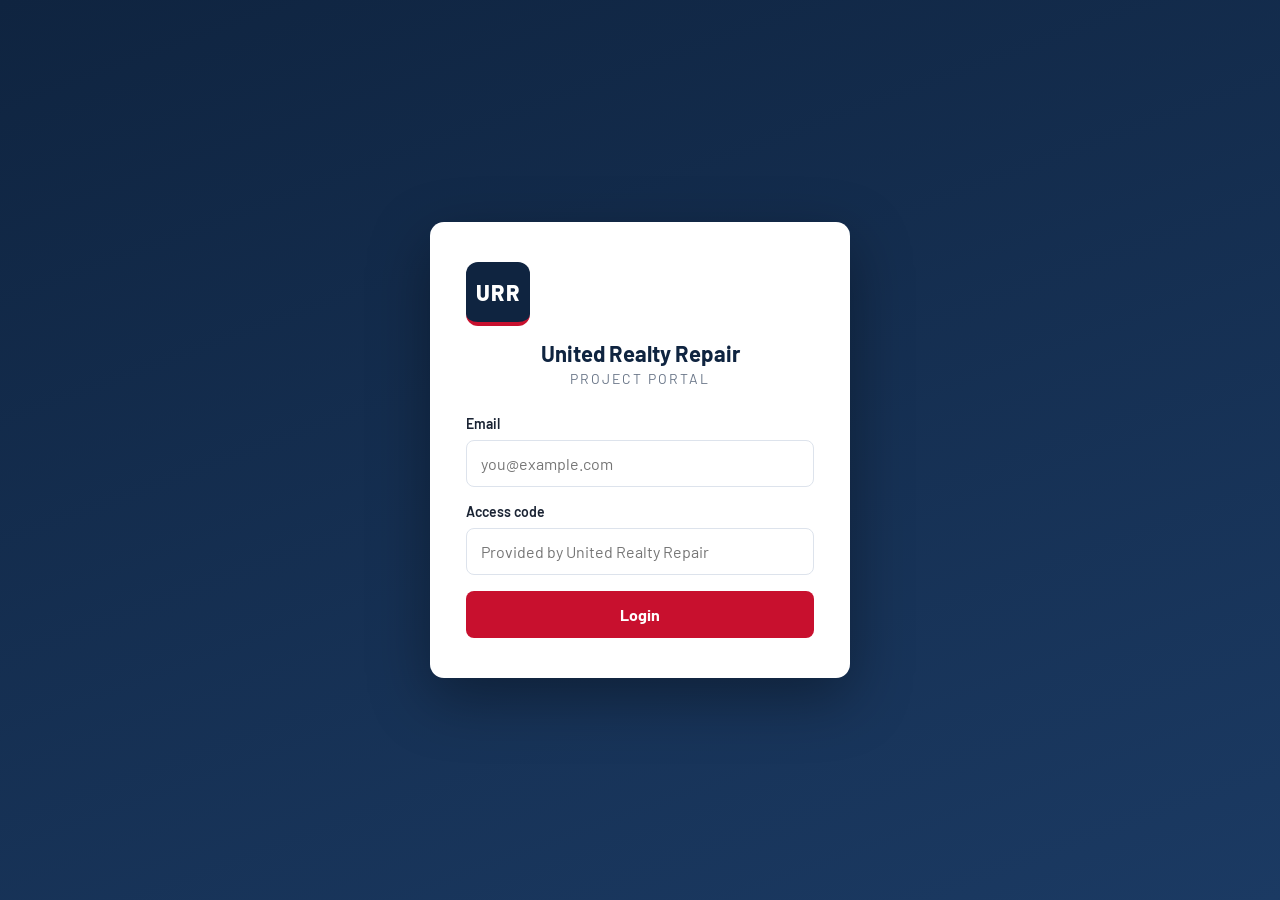
==== commit ea509644: "Add files via upload" ====
--- a/index.html
+++ b/index.html
@@ -1,952 +1,549 @@
 <!DOCTYPE html>
 <html lang="en">
 <head>
-  <meta name="google-site-verification" content="4--44Ms9ngDJRc2056a7gtiSEYtdKyGjQVhBOUmMroI" />
   <meta charset="UTF-8" />
   <meta name="viewport" content="width=device-width, initial-scale=1.0" />
-  <title>Boise General Contractor | Remodels, Repairs & Insurance Work | United Realty Repair</title>
+  <title>URR Project Portal</title>
   <link rel="preconnect" href="https://fonts.googleapis.com" />
-  <link rel="preconnect" href="https://fonts.gstatic.com" crossorigin />
-  <link href="https://fonts.googleapis.com/css2?family=Barlow+Condensed:wght@700;800&family=Inter:wght@400;500;600&display=swap" rel="stylesheet" />
-  <style>
-    *, *::before, *::after { box-sizing: border-box; margin: 0; padding: 0; }
-    html { scroll-behavior: smooth; }
-    body { font-family: "Inter", Arial, sans-serif; color: #0D1B2A; background: #fff; -webkit-font-smoothing: antialiased; }
-
-    /* ── HEADER ── */
-    .hdr { background: #fff; border-bottom: 1px solid #dce3ea; position: sticky; top: 0; z-index: 100; }
-    .hdr-in {
-      max-width: 1200px; margin: 0 auto; padding: 0 32px;
-      height: 80px; display: flex; align-items: center;
-    }
-    .hdr-logo { display: flex; align-items: center; flex-shrink: 0; }
-    .hdr-logo img { height: 60px; width: auto; display: block; }
-    .hdr-nav { display: flex; align-items: center; gap: 36px; margin-left: auto; margin-right: 36px; }
-    .hdr-nav a { font-size: 13px; font-weight: 500; letter-spacing: .055em; text-transform: uppercase; color: #0D1B2A; text-decoration: none; white-space: nowrap; }
-    .hdr-nav a:hover { color: #D71920; }
-    .btn-red { display: inline-block; background: #D71920; color: #fff; font-family: "Barlow Condensed", sans-serif; font-size: 15px; font-weight: 700; letter-spacing: .10em; text-transform: uppercase; text-decoration: none; padding: 14px 24px; white-space: nowrap; flex-shrink: 0; transition: background .15s; }
-    .btn-red:hover { background: #b5131a; }
-    .hdr-toggle { display: none; flex-direction: column; gap: 5px; background: none; border: none; cursor: pointer; padding: 4px; margin-left: auto; }
-    .hdr-toggle span { display: block; width: 24px; height: 2px; background: #0A2A4A; }
-    .mob-nav { display: none; flex-direction: column; background: #fff; border-top: 1px solid #dce3ea; padding: 8px 24px 24px; }
-    .mob-nav a { padding: 13px 0; border-bottom: 1px solid #dce3ea; font-size: 14px; font-weight: 500; letter-spacing: .05em; text-transform: uppercase; color: #0D1B2A; text-decoration: none; display: block; }
-    .mob-nav .btn-red { margin-top: 20px; text-align: center; display: block; padding: 15px; }
-    .mob-nav.open { display: flex; }
-
-    /* ── HERO ──
-       Mockup: full-width hero. Image covers the right ~60%.
-       Text panel is white, sits left, does NOT span full height top.
-       The image starts right at the header bottom and the text floats left on white.
-       Layout: position relative container; image absolute right; text absolute left on white panel.
-    ── */
-    .hero {
-      position: relative;
-      width: 100%;
-      min-height: 520px;
-      display: flex;
-      align-items: stretch;
-      overflow: hidden;
-      background: #fff;
-    }
-    .hero-img-wrap {
-      /* Image occupies the right portion, starts from right edge of text */
-      position: absolute;
-      top: 0; right: 0;
-      width: 62%;
-      height: 100%;
-      z-index: 0;
-    }
-    .hero-img-wrap img {
-      width: 100%; height: 100%;
-      object-fit: cover;
-      object-position: center;
-      display: block;
-    }
-    /* White panel on left — sits above the image */
-    .hero-text {
-      position: relative;
-      z-index: 1;
-      width: 42%;
-      background: #fff;
-      display: flex;
-      flex-direction: column;
-      justify-content: center;
-      padding: 60px 56px 60px 0;
-      padding-left: max(32px, calc((100vw - 1200px) / 2 + 32px));
-      min-height: 520px;
-    }
-    .hero-h1 {
-      font-family: "Barlow Condensed", sans-serif;
-      font-size: 52px;
-      font-weight: 800;
-      line-height: 1.0;
-      text-transform: uppercase;
-      color: #0A2A4A;
-      letter-spacing: .01em;
-    }
-    .hero-rule { width: 50px; height: 4px; background: #D71920; margin: 20px 0 18px; flex-shrink: 0; }
-    .hero-tagline {
-      font-family: "Barlow Condensed", sans-serif;
-      font-size: 22px; font-weight: 700; text-transform: uppercase;
-      letter-spacing: .06em; color: #0D1B2A; margin-bottom: 12px;
-    }
-    .hero-copy { font-size: 15px; line-height: 1.75; color: #4a5f72; margin-bottom: 32px; }
-    .hero-cta { align-self: flex-start; }
-
-    /* ── SERVICES ── */
-    .services { background: #fff; padding: 72px 0 80px; }
-    .sec-center { text-align: center; margin-bottom: 48px; }
-    /* Eyebrow: "WHAT WE DO" — small red caps with thin line rules each side */
-    .eyebrow {
-      display: inline-flex; align-items: center; gap: 10px;
-      font-family: "Inter", sans-serif; font-size: 11px; font-weight: 600;
-      letter-spacing: .18em; text-transform: uppercase; color: #D71920;
-      margin-bottom: 8px;
-    }
-    .eyebrow::before, .eyebrow::after {
-      content: ""; display: block; width: 36px; height: 1px; background: #c0cad4;
-    }
-    .sec-h2 {
-      font-family: "Barlow Condensed", sans-serif;
-      font-size: 40px; font-weight: 800; text-transform: uppercase;
-      color: #0A2A4A; letter-spacing: .02em; line-height: 1.05;
-    }
-    /* Grid: full-width, top+bottom border, vertical dividers only */
-    .svc-grid {
-      display: grid; grid-template-columns: repeat(4, 1fr);
-      border-top: 1px solid #dce3ea; border-bottom: 1px solid #dce3ea;
-      max-width: 1200px; margin: 0 auto;
-    }
-    .svc-card {
-      padding: 44px 28px 44px; text-align: center;
-      border-right: 1px solid #dce3ea;
-    }
-    .svc-card:last-child { border-right: none; }
-    /* Icon circle: light gray filled, ~90px */
-    .svc-ico {
-      width: 90px; height: 90px; border-radius: 50%;
-      background: #D6E4F0;
-      display: flex; align-items: center; justify-content: center;
-      margin: 0 auto 22px;
-    }
-    .svc-ico span { font-size: 38px; line-height: 1; }
-    .svc-card h3 {
-      font-family: "Barlow Condensed", sans-serif;
-      font-size: 14px; font-weight: 700; letter-spacing: .09em;
-      text-transform: uppercase; color: #0A2A4A; margin-bottom: 12px;
-    }
-    .svc-card p { font-size: 14px; line-height: 1.65; color: #5a6a7a; }
-
-    /* ── WHO WE HELP ──
-       Mockup: WHITE background (not gray). Simple 4-col layout.
-       Cards have NO box/border — just icon (outline circle) + title + text.
-       No card background, no outer border on the grid.
-    ── */
-    .who { background: #fff; padding: 72px 0 80px; border-top: 1px solid #dce3ea; }
-    .who-grid {
-      display: grid; grid-template-columns: repeat(4, 1fr);
-      gap: 0; max-width: 1200px; margin: 0 auto;
-    }
-    .who-card {
-      padding: 36px 24px 36px; text-align: center;
-      border-right: 1px solid #dce3ea;
-    }
-    .who-card:last-child { border-right: none; }
-    /* Icon: outline circle only, no fill */
-    .who-ico {
-      width: 72px; height: 72px; border-radius: 50%;
-      border: 2px solid #b8cfe0; background: #D6E4F0;
-      display: flex; align-items: center; justify-content: center;
-      margin: 0 auto 20px;
-    }
-    .who-ico span { font-size: 28px; line-height: 1; }
-    .who-card h3 {
-      font-family: "Barlow Condensed", sans-serif;
-      font-size: 14px; font-weight: 700; letter-spacing: .09em;
-      text-transform: uppercase; color: #0A2A4A; margin-bottom: 10px;
-      line-height: 1.3;
-    }
-    .who-card p { font-size: 14px; line-height: 1.6; color: #5a6a7a; }
-
-    /* ── WHY US ── */
-    .why { background: #0A2A4A; padding: 72px 0 80px; }
-    .why-in { max-width: 1200px; margin: 0 auto; padding: 0 32px; display: grid; grid-template-columns: 1fr 2fr; gap: 80px; align-items: start; }
-    .why .eyebrow::before, .why .eyebrow::after { background: rgba(255,255,255,.2); }
-    .why-lede .eyebrow { color: #D71920; margin-bottom: 12px; }
-    .why-lede .sec-h2 { color: #fff; text-align: left; font-size: 38px; }
-    .why-points { display: grid; grid-template-columns: repeat(3, 1fr); gap: 36px; }
-    .why-pt h4 { font-family: "Barlow Condensed", sans-serif; font-size: 17px; font-weight: 700; letter-spacing: .05em; text-transform: uppercase; color: #fff; margin-bottom: 10px; display: flex; align-items: center; gap: 9px; }
-    .why-check { width: 20px; height: 20px; background: #D71920; border-radius: 50%; display: inline-flex; align-items: center; justify-content: center; flex-shrink: 0; }
-    .why-check svg { width: 11px; height: 11px; }
-    .why-pt p { font-size: 14px; line-height: 1.7; color: rgba(255,255,255,.65); }
-
-    /* ── ABOUT ── */
-    .about { background: #fff; padding: 72px 0 80px; border-top: 1px solid #dce3ea; border-bottom: 1px solid #dce3ea; }
-    .about-in { max-width: 1200px; margin: 0 auto; padding: 0 32px; display: grid; grid-template-columns: 1fr 2fr; gap: 80px; align-items: start; }
-    .about-lede .eyebrow { margin-bottom: 12px; }
-    .about-lede .sec-h2 { text-align: left; font-size: 36px; }
-    .about-body p { font-size: 16px; line-height: 1.8; color: #3a4a5a; margin-bottom: 16px; }
-    .about-body p:last-child { margin-bottom: 0; }
-
-    @media (max-width: 960px) {
-      .why-in, .about-in { grid-template-columns: 1fr; gap: 36px; }
-      .why-lede .sec-h2, .about-lede .sec-h2 { font-size: 30px; }
-      .why-points { grid-template-columns: 1fr 1fr; }
-    }
-    @media (max-width: 540px) {
-      .why-points { grid-template-columns: 1fr; }
-    }
-
-    /* ── FOOTER ──
-       Mockup: navy bg, full width.
-       Left col: small red line, big white headline, gray body text, red arrow button.
-       Thin vertical white line divider.
-       Right col: 3 rows — red circle icon + text.
-    ── */
-    .ftr { background: #0A2A4A; }
-    .ftr-main {
-      max-width: 1200px; margin: 0 auto; padding: 0 32px;
-      display: grid; grid-template-columns: 1fr 1px 1fr;
-      align-items: center; gap: 0;
-      padding-top: 60px; padding-bottom: 64px;
-    }
-    .ftr-left { padding-right: 60px; }
-    .ftr-redline { width: 36px; height: 3px; background: #D71920; margin-bottom: 18px; }
-    .ftr-left h2 {
-      font-family: "Barlow Condensed", sans-serif;
-      font-size: 40px; font-weight: 800; text-transform: uppercase;
-      color: #fff; line-height: 1.0; letter-spacing: .01em; margin-bottom: 12px;
-    }
-    .ftr-left p { font-size: 14px; line-height: 1.75; color: rgba(255,255,255,.62); margin-bottom: 28px; max-width: 300px; }
-    .btn-ftr {
-      display: inline-flex; align-items: center; gap: 10px;
-      background: #D71920; color: #fff;
-      font-family: "Barlow Condensed", sans-serif;
-      font-size: 15px; font-weight: 700; letter-spacing: .10em; text-transform: uppercase;
-      text-decoration: none; padding: 14px 26px; transition: background .15s;
-    }
-    .btn-ftr:hover { background: #b5131a; }
-    .btn-ftr svg { width: 16px; height: 16px; flex-shrink: 0; }
-    .ftr-divider { background: rgba(255,255,255,.15); align-self: stretch; }
-    .ftr-right { display: flex; flex-direction: column; gap: 24px; padding-left: 60px; }
-    .ftr-row { display: flex; align-items: center; gap: 18px; }
-    .ftr-bubble {
-      width: 44px; height: 44px; border-radius: 50%; background: #D71920;
-      display: flex; align-items: center; justify-content: center; flex-shrink: 0;
-    }
-    .ftr-bubble svg { width: 20px; height: 20px; }
-    .ftr-row span, .ftr-row a { font-size: 16px; font-weight: 500; color: #fff; text-decoration: none; line-height: 1.4; }
-    .ftr-row a:hover { text-decoration: underline; }
-    .ftr-bar {
-      border-top: 1px solid rgba(255,255,255,.10);
-      max-width: 1200px; margin: 0 auto; padding: 20px 32px;
-      display: flex; justify-content: space-between;
-      font-size: 12px; color: rgba(255,255,255,.3);
-    }
-
-    /* ── REVIEWS ── */
-    .reviews {
-      background: #F4F7FA;
-      padding: 72px 0 80px;
-      border-top: 1px solid #dce3ea;
-      border-bottom: 1px solid #dce3ea;
-    }
-    .reviews-inner {
-      max-width: 1200px;
-      margin: 0 auto;
-      padding: 0 32px;
-    }
-    .reviews-header {
-      text-align: center;
-      margin-bottom: 44px;
-    }
-    .reviews-sub {
-      font-size: 15px;
-      line-height: 1.7;
-      color: #5a6a7a;
-      margin: 10px auto 0;
-      max-width: 480px;
-    }
-    .reviews-widget {
-      min-height: 200px;
-      width: 100%;
-    }
-
-    /* ── RESPONSIVE ── */
-    @media (max-width: 960px) {
-      .hdr-nav, .hdr .btn-red { display: none; }
-      .hdr-toggle { display: flex; }
-      .hero { flex-direction: column; min-height: auto; }
-      .hero-img-wrap { position: relative; width: 100%; height: 260px; }
-      .hero-text { width: 100%; padding: 44px 24px; min-height: auto; }
-      .hero-h1 { font-size: 36px; }
-      .svc-grid { grid-template-columns: 1fr 1fr; }
-      .svc-card:nth-child(2) { border-right: none; }
-      .svc-card:nth-child(3), .svc-card:nth-child(4) { border-top: 1px solid #dce3ea; }
-      .svc-card:nth-child(4) { border-right: none; }
-      .who-grid { grid-template-columns: 1fr 1fr; }
-      .who-card:nth-child(2) { border-right: none; }
-      .who-card:nth-child(3), .who-card:nth-child(4) { border-top: 1px solid #dce3ea; }
-      .who-card:nth-child(4) { border-right: none; }
-      .ftr-main { grid-template-columns: 1fr; padding-top: 48px; padding-bottom: 48px; padding-left: 24px; padding-right: 24px; }
-      .ftr-left { padding-right: 0; }
-      .ftr-divider { display: none; }
-      .ftr-right { padding-left: 0; margin-top: 40px; }
-      .ftr-bar { flex-direction: column; gap: 6px; text-align: center; padding: 16px 24px; }
-    }
-    @media (max-width: 540px) {
-      .svc-grid { grid-template-columns: 1fr; }
-      .svc-card { border-right: none !important; border-top: 1px solid #dce3ea; }
-      .svc-card:first-child { border-top: none; }
-      .who-grid { grid-template-columns: 1fr; }
-      .who-card { border-right: none !important; border-top: 1px solid #dce3ea; }
-      .who-card:first-child { border-top: none; }
-    }
-</style>
-  <meta name="description" content="United Realty Repair provides remodels, property repairs, insurance claim work, tenant improvements, and project management in Boise, Idaho and across the Treasure Valley.">
-  <meta name="robots" content="index, follow">
+  <link href="https://fonts.googleapis.com/css2?family=Barlow:wght@400;500;600;700;800&display=swap" rel="stylesheet" />
+  <link rel="stylesheet" href="styles.css?v=103" />
 </head>
 <body>
 
-<!-- HEADER -->
-<header class="hdr">
-  <div class="hdr-in">
-    <a href="#" class="hdr-logo" aria-label="United Realty Repair">
-      <img src="[data-uri]" alt="United Realty Repair" />
-    </a>
-    <nav class="hdr-nav">
-      <a href="#services">Services</a>
-      <a href="#who">Who We Help</a>
-      <a href="#why">Why Us</a>
-      <a href="#about">About</a>
-      <a href="work.html">Our Work</a>
-      <a href="javascript:void(0)" onclick="openModal()">Contact</a>
-    </nav>
-    <a href="javascript:void(0)" onclick="openModal()" class="btn-red" onclick="openModal()">Request Estimate</a>
-    <button class="hdr-toggle" onclick="document.getElementById('mn').classList.toggle('open')" aria-label="Menu">
-      <span></span><span></span><span></span>
-    </button>
+  <!-- ============ LOGIN GATE ============ -->
+  <div id="login-screen" class="screen">
+    <div class="login-card">
+      <div class="brand">
+        <img src="logo.png" alt="United Realty Repair" class="login-logo"
+             onerror="this.style.display='none'; document.getElementById('logo-fallback').style.display='flex';" />
+        <div class="brand-mark" id="logo-fallback" style="display:none;">URR</div>
+        <h1>United Realty Repair</h1>
+        <p class="tagline">Project Portal</p>
+      </div>
+      <label for="email-input">Email</label>
+      <input type="email" id="email-input" placeholder="you@example.com" autocomplete="email" />
+      <label for="code-input">Access code</label>
+      <input type="password" id="code-input" placeholder="Provided by United Realty Repair" autocomplete="current-password" />
+      <button id="login-btn">Login</button>
+      <p id="login-error" class="error hidden">Access denied. Check your email and access code, or contact United Realty Repair.</p>
+      <p id="login-wait" class="hidden" style="text-align:center;color:#6b7687;font-size:14px;margin-top:12px;">Checking…</p>
+    </div>
   </div>
-  <nav class="mob-nav" id="mn">
-    <a href="#services" onclick="document.getElementById('mn').classList.remove('open')">Services</a>
-    <a href="#who" onclick="document.getElementById('mn').classList.remove('open')">Who We Help</a>
-    <a href="#why" onclick="document.getElementById('mn').classList.remove('open')">Why Us</a>
-    <a href="#about" onclick="document.getElementById('mn').classList.remove('open')">About</a>
-        <a href="work.html" onclick="document.getElementById('mn').classList.remove('open')">Our Work</a>
-<a href="javascript:void(0)" onclick="document.getElementById('mn').classList.remove('open');openModal()">Contact</a>
-    <a href="javascript:void(0)" class="btn-red" onclick="document.getElementById('mn').classList.remove('open');openModal()">Request Estimate</a>
-  </nav>
-</header>
-
-<!-- HERO -->
-<section class="hero">
-  <div class="hero-img-wrap">
-    <img src="[data-uri]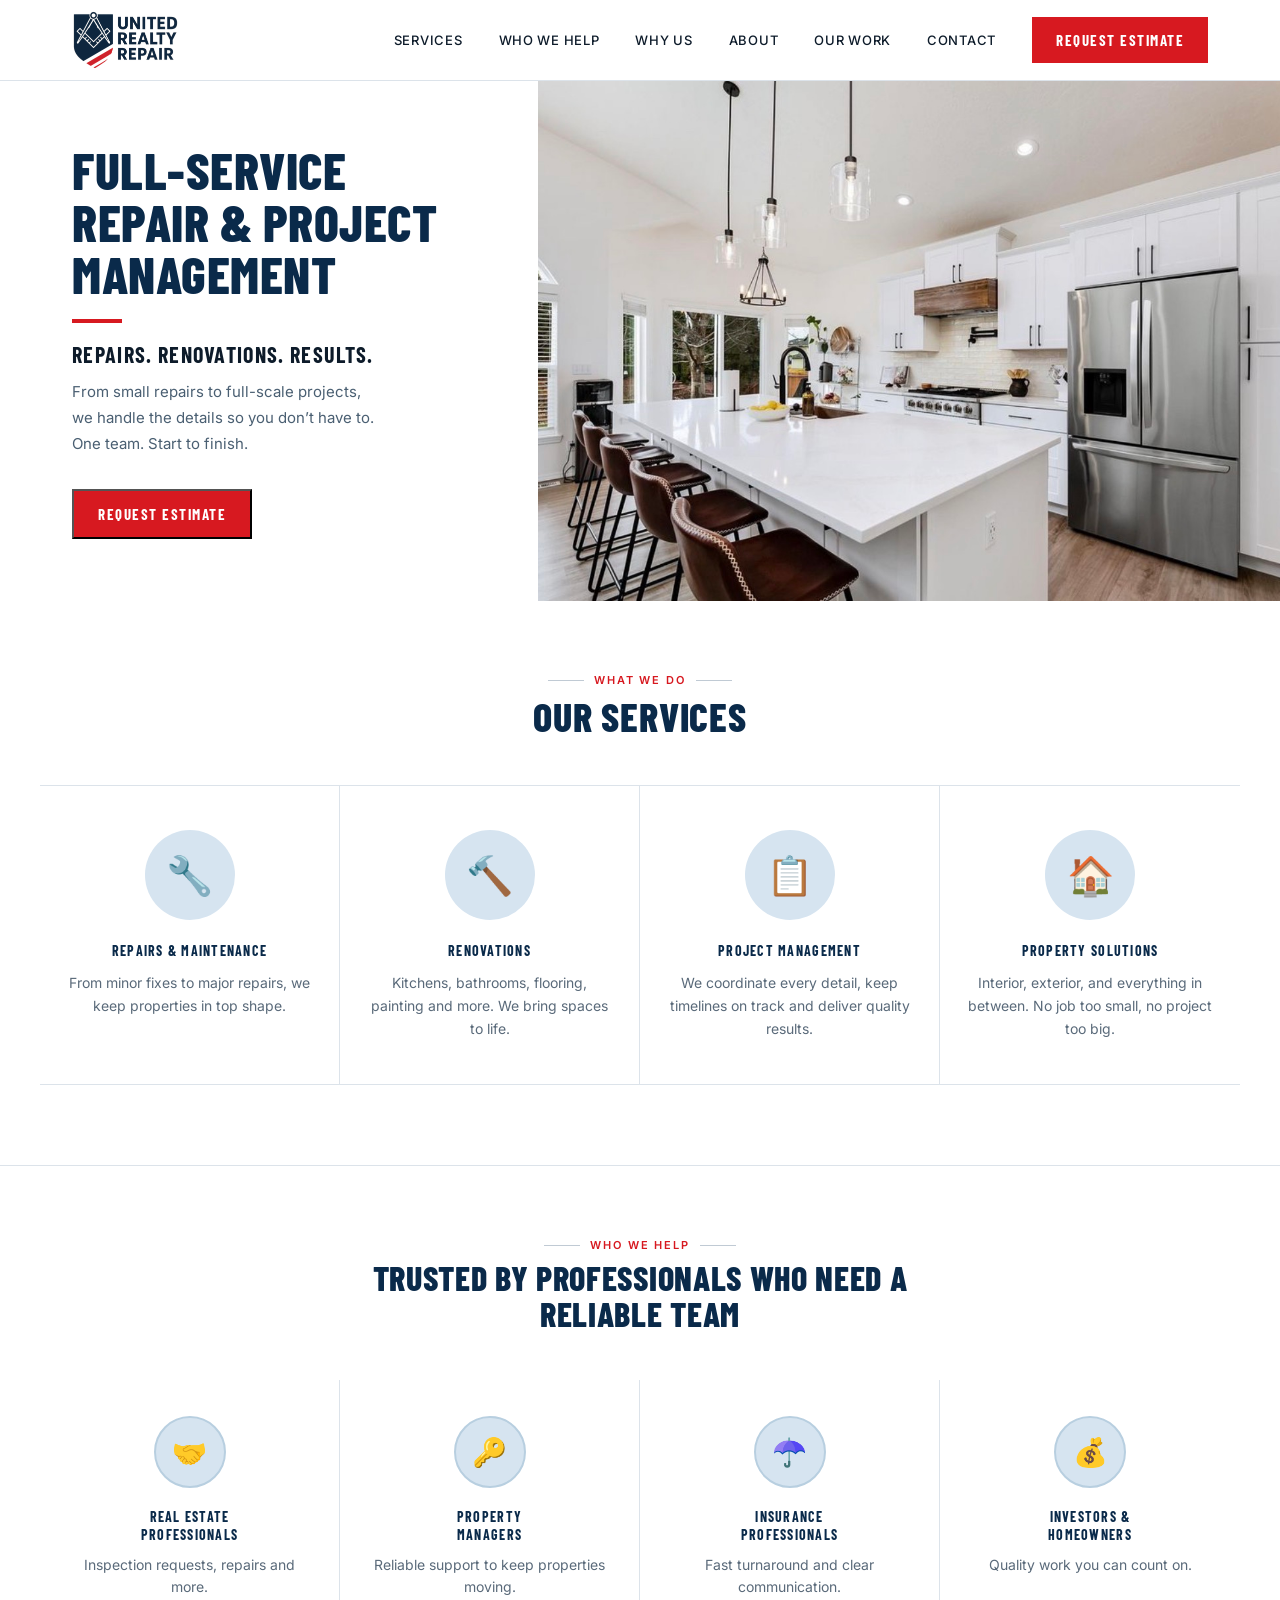
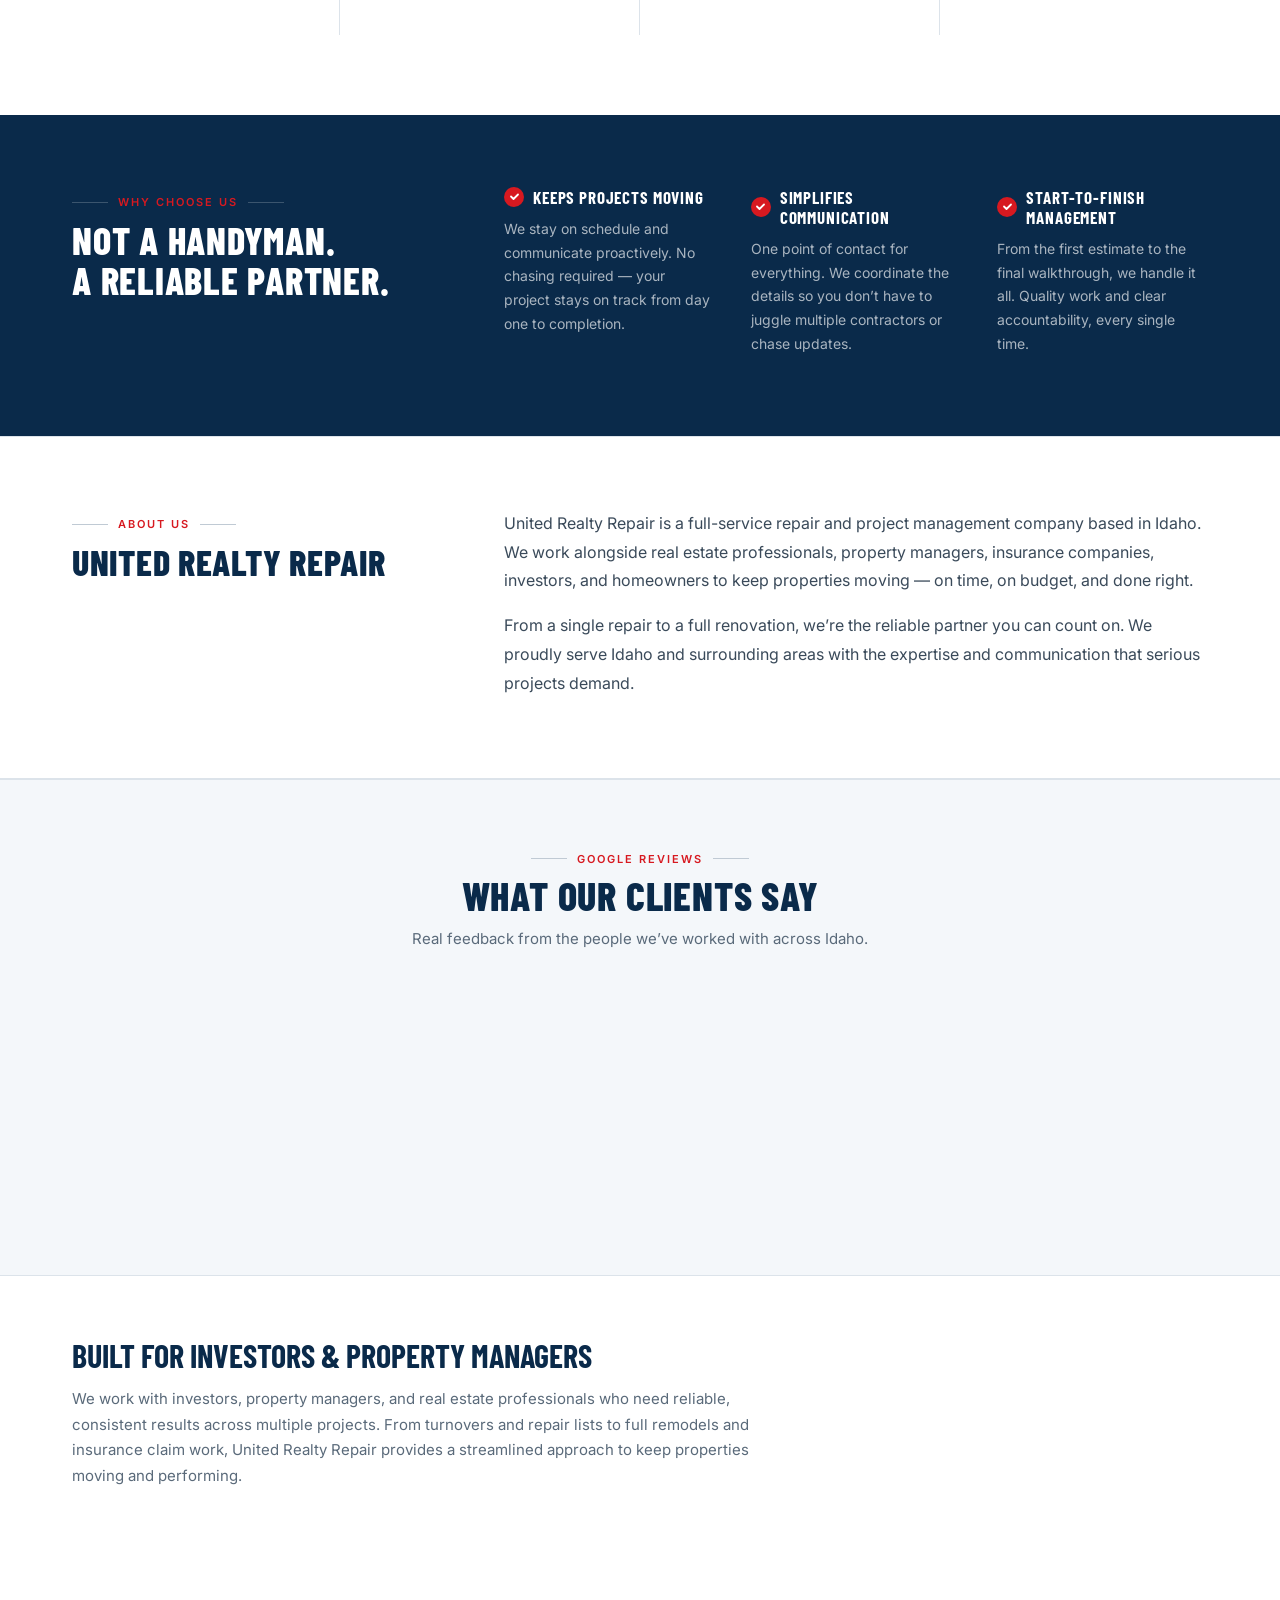
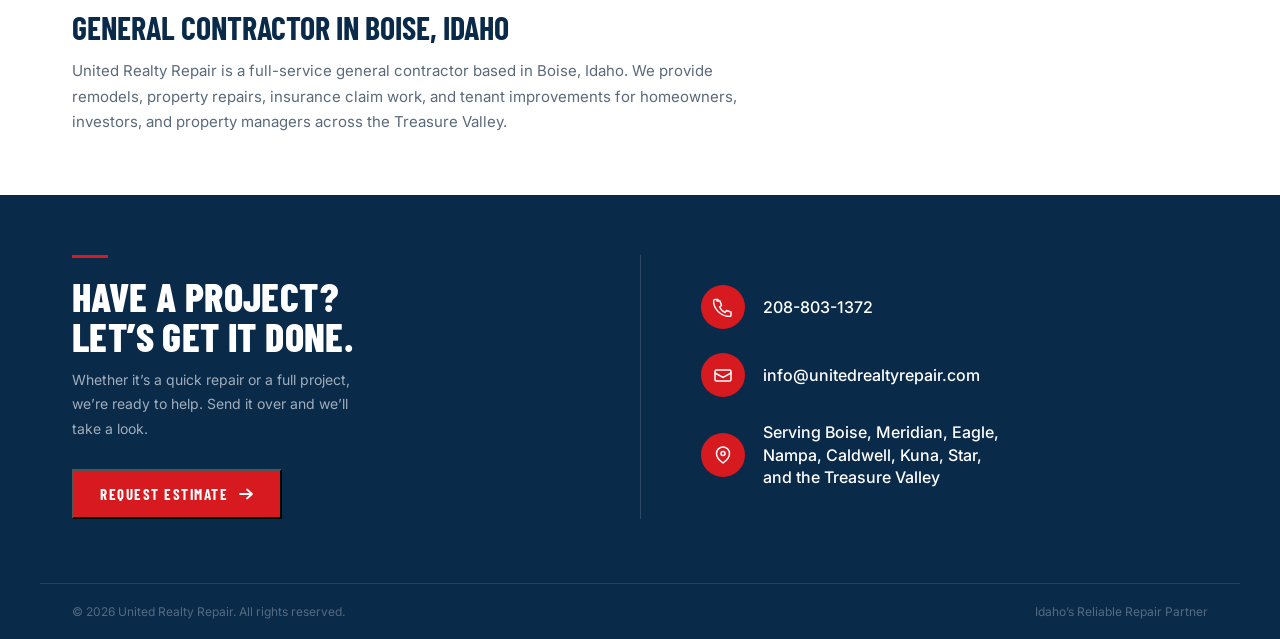
==== commit 29d442a9: "Update index.html" ====
--- a/index.html
+++ b/index.html
@@ -1,549 +1,952 @@
 <!DOCTYPE html>
 <html lang="en">
 <head>
+  <meta name="google-site-verification" content="4--44Ms9ngDJRc2056a7gtiSEYtdKyGjQVhBOUmMroI" />
   <meta charset="UTF-8" />
   <meta name="viewport" content="width=device-width, initial-scale=1.0" />
-  <title>URR Project Portal</title>
+  <title>Boise General Contractor | Remodels, Repairs & Insurance Work | United Realty Repair</title>
   <link rel="preconnect" href="https://fonts.googleapis.com" />
-  <link href="https://fonts.googleapis.com/css2?family=Barlow:wght@400;500;600;700;800&display=swap" rel="stylesheet" />
-  <link rel="stylesheet" href="styles.css?v=103" />
+  <link rel="preconnect" href="https://fonts.gstatic.com" crossorigin />
+  <link href="https://fonts.googleapis.com/css2?family=Barlow+Condensed:wght@700;800&family=Inter:wght@400;500;600&display=swap" rel="stylesheet" />
+  <style>
+    *, *::before, *::after { box-sizing: border-box; margin: 0; padding: 0; }
+    html { scroll-behavior: smooth; }
+    body { font-family: "Inter", Arial, sans-serif; color: #0D1B2A; background: #fff; -webkit-font-smoothing: antialiased; }
+
+    /* ── HEADER ── */
+    .hdr { background: #fff; border-bottom: 1px solid #dce3ea; position: sticky; top: 0; z-index: 100; }
+    .hdr-in {
+      max-width: 1200px; margin: 0 auto; padding: 0 32px;
+      height: 80px; display: flex; align-items: center;
+    }
+    .hdr-logo { display: flex; align-items: center; flex-shrink: 0; }
+    .hdr-logo img { height: 60px; width: auto; display: block; }
+    .hdr-nav { display: flex; align-items: center; gap: 36px; margin-left: auto; margin-right: 36px; }
+    .hdr-nav a { font-size: 13px; font-weight: 500; letter-spacing: .055em; text-transform: uppercase; color: #0D1B2A; text-decoration: none; white-space: nowrap; }
+    .hdr-nav a:hover { color: #D71920; }
+    .btn-red { display: inline-block; background: #D71920; color: #fff; font-family: "Barlow Condensed", sans-serif; font-size: 15px; font-weight: 700; letter-spacing: .10em; text-transform: uppercase; text-decoration: none; padding: 14px 24px; white-space: nowrap; flex-shrink: 0; transition: background .15s; }
+    .btn-red:hover { background: #b5131a; }
+    .hdr-toggle { display: none; flex-direction: column; gap: 5px; background: none; border: none; cursor: pointer; padding: 4px; margin-left: auto; }
+    .hdr-toggle span { display: block; width: 24px; height: 2px; background: #0A2A4A; }
+    .mob-nav { display: none; flex-direction: column; background: #fff; border-top: 1px solid #dce3ea; padding: 8px 24px 24px; }
+    .mob-nav a { padding: 13px 0; border-bottom: 1px solid #dce3ea; font-size: 14px; font-weight: 500; letter-spacing: .05em; text-transform: uppercase; color: #0D1B2A; text-decoration: none; display: block; }
+    .mob-nav .btn-red { margin-top: 20px; text-align: center; display: block; padding: 15px; }
+    .mob-nav.open { display: flex; }
+
+    /* ── HERO ──
+       Mockup: full-width hero. Image covers the right ~60%.
+       Text panel is white, sits left, does NOT span full height top.
+       The image starts right at the header bottom and the text floats left on white.
+       Layout: position relative container; image absolute right; text absolute left on white panel.
+    ── */
+    .hero {
+      position: relative;
+      width: 100%;
+      min-height: 520px;
+      display: flex;
+      align-items: stretch;
+      overflow: hidden;
+      background: #fff;
+    }
+    .hero-img-wrap {
+      /* Image occupies the right portion, starts from right edge of text */
+      position: absolute;
+      top: 0; right: 0;
+      width: 62%;
+      height: 100%;
+      z-index: 0;
+    }
+    .hero-img-wrap img {
+      width: 100%; height: 100%;
+      object-fit: cover;
+      object-position: center;
+      display: block;
+    }
+    /* White panel on left — sits above the image */
+    .hero-text {
+      position: relative;
+      z-index: 1;
+      width: 42%;
+      background: #fff;
+      display: flex;
+      flex-direction: column;
+      justify-content: center;
+      padding: 60px 56px 60px 0;
+      padding-left: max(32px, calc((100vw - 1200px) / 2 + 32px));
+      min-height: 520px;
+    }
+    .hero-h1 {
+      font-family: "Barlow Condensed", sans-serif;
+      font-size: 52px;
+      font-weight: 800;
+      line-height: 1.0;
+      text-transform: uppercase;
+      color: #0A2A4A;
+      letter-spacing: .01em;
+    }
+    .hero-rule { width: 50px; height: 4px; background: #D71920; margin: 20px 0 18px; flex-shrink: 0; }
+    .hero-tagline {
+      font-family: "Barlow Condensed", sans-serif;
+      font-size: 22px; font-weight: 700; text-transform: uppercase;
+      letter-spacing: .06em; color: #0D1B2A; margin-bottom: 12px;
+    }
+    .hero-copy { font-size: 15px; line-height: 1.75; color: #4a5f72; margin-bottom: 32px; }
+    .hero-cta { align-self: flex-start; }
+
+    /* ── SERVICES ── */
+    .services { background: #fff; padding: 72px 0 80px; }
+    .sec-center { text-align: center; margin-bottom: 48px; }
+    /* Eyebrow: "WHAT WE DO" — small red caps with thin line rules each side */
+    .eyebrow {
+      display: inline-flex; align-items: center; gap: 10px;
+      font-family: "Inter", sans-serif; font-size: 11px; font-weight: 600;
+      letter-spacing: .18em; text-transform: uppercase; color: #D71920;
+      margin-bottom: 8px;
+    }
+    .eyebrow::before, .eyebrow::after {
+      content: ""; display: block; width: 36px; height: 1px; background: #c0cad4;
+    }
+    .sec-h2 {
+      font-family: "Barlow Condensed", sans-serif;
+      font-size: 40px; font-weight: 800; text-transform: uppercase;
+      color: #0A2A4A; letter-spacing: .02em; line-height: 1.05;
+    }
+    /* Grid: full-width, top+bottom border, vertical dividers only */
+    .svc-grid {
+      display: grid; grid-template-columns: repeat(4, 1fr);
+      border-top: 1px solid #dce3ea; border-bottom: 1px solid #dce3ea;
+      max-width: 1200px; margin: 0 auto;
+    }
+    .svc-card {
+      padding: 44px 28px 44px; text-align: center;
+      border-right: 1px solid #dce3ea;
+    }
+    .svc-card:last-child { border-right: none; }
+    /* Icon circle: light gray filled, ~90px */
+    .svc-ico {
+      width: 90px; height: 90px; border-radius: 50%;
+      background: #D6E4F0;
+      display: flex; align-items: center; justify-content: center;
+      margin: 0 auto 22px;
+    }
+    .svc-ico span { font-size: 38px; line-height: 1; }
+    .svc-card h3 {
+      font-family: "Barlow Condensed", sans-serif;
+      font-size: 14px; font-weight: 700; letter-spacing: .09em;
+      text-transform: uppercase; color: #0A2A4A; margin-bottom: 12px;
+    }
+    .svc-card p { font-size: 14px; line-height: 1.65; color: #5a6a7a; }
+
+    /* ── WHO WE HELP ──
+       Mockup: WHITE background (not gray). Simple 4-col layout.
+       Cards have NO box/border — just icon (outline circle) + title + text.
+       No card background, no outer border on the grid.
+    ── */
+    .who { background: #fff; padding: 72px 0 80px; border-top: 1px solid #dce3ea; }
+    .who-grid {
+      display: grid; grid-template-columns: repeat(4, 1fr);
+      gap: 0; max-width: 1200px; margin: 0 auto;
+    }
+    .who-card {
+      padding: 36px 24px 36px; text-align: center;
+      border-right: 1px solid #dce3ea;
+    }
+    .who-card:last-child { border-right: none; }
+    /* Icon: outline circle only, no fill */
+    .who-ico {
+      width: 72px; height: 72px; border-radius: 50%;
+      border: 2px solid #b8cfe0; background: #D6E4F0;
+      display: flex; align-items: center; justify-content: center;
+      margin: 0 auto 20px;
+    }
+    .who-ico span { font-size: 28px; line-height: 1; }
+    .who-card h3 {
+      font-family: "Barlow Condensed", sans-serif;
+      font-size: 14px; font-weight: 700; letter-spacing: .09em;
+      text-transform: uppercase; color: #0A2A4A; margin-bottom: 10px;
+      line-height: 1.3;
+    }
+    .who-card p { font-size: 14px; line-height: 1.6; color: #5a6a7a; }
+
+    /* ── WHY US ── */
+    .why { background: #0A2A4A; padding: 72px 0 80px; }
+    .why-in { max-width: 1200px; margin: 0 auto; padding: 0 32px; display: grid; grid-template-columns: 1fr 2fr; gap: 80px; align-items: start; }
+    .why .eyebrow::before, .why .eyebrow::after { background: rgba(255,255,255,.2); }
+    .why-lede .eyebrow { color: #D71920; margin-bottom: 12px; }
+    .why-lede .sec-h2 { color: #fff; text-align: left; font-size: 38px; }
+    .why-points { display: grid; grid-template-columns: repeat(3, 1fr); gap: 36px; }
+    .why-pt h4 { font-family: "Barlow Condensed", sans-serif; font-size: 17px; font-weight: 700; letter-spacing: .05em; text-transform: uppercase; color: #fff; margin-bottom: 10px; display: flex; align-items: center; gap: 9px; }
+    .why-check { width: 20px; height: 20px; background: #D71920; border-radius: 50%; display: inline-flex; align-items: center; justify-content: center; flex-shrink: 0; }
+    .why-check svg { width: 11px; height: 11px; }
+    .why-pt p { font-size: 14px; line-height: 1.7; color: rgba(255,255,255,.65); }
+
+    /* ── ABOUT ── */
+    .about { background: #fff; padding: 72px 0 80px; border-top: 1px solid #dce3ea; border-bottom: 1px solid #dce3ea; }
+    .about-in { max-width: 1200px; margin: 0 auto; padding: 0 32px; display: grid; grid-template-columns: 1fr 2fr; gap: 80px; align-items: start; }
+    .about-lede .eyebrow { margin-bottom: 12px; }
+    .about-lede .sec-h2 { text-align: left; font-size: 36px; }
+    .about-body p { font-size: 16px; line-height: 1.8; color: #3a4a5a; margin-bottom: 16px; }
+    .about-body p:last-child { margin-bottom: 0; }
+
+    @media (max-width: 960px) {
+      .why-in, .about-in { grid-template-columns: 1fr; gap: 36px; }
+      .why-lede .sec-h2, .about-lede .sec-h2 { font-size: 30px; }
+      .why-points { grid-template-columns: 1fr 1fr; }
+    }
+    @media (max-width: 540px) {
+      .why-points { grid-template-columns: 1fr; }
+    }
+
+    /* ── FOOTER ──
+       Mockup: navy bg, full width.
+       Left col: small red line, big white headline, gray body text, red arrow button.
+       Thin vertical white line divider.
+       Right col: 3 rows — red circle icon + text.
+    ── */
+    .ftr { background: #0A2A4A; }
+    .ftr-main {
+      max-width: 1200px; margin: 0 auto; padding: 0 32px;
+      display: grid; grid-template-columns: 1fr 1px 1fr;
+      align-items: center; gap: 0;
+      padding-top: 60px; padding-bottom: 64px;
+    }
+    .ftr-left { padding-right: 60px; }
+    .ftr-redline { width: 36px; height: 3px; background: #D71920; margin-bottom: 18px; }
+    .ftr-left h2 {
+      font-family: "Barlow Condensed", sans-serif;
+      font-size: 40px; font-weight: 800; text-transform: uppercase;
+      color: #fff; line-height: 1.0; letter-spacing: .01em; margin-bottom: 12px;
+    }
+    .ftr-left p { font-size: 14px; line-height: 1.75; color: rgba(255,255,255,.62); margin-bottom: 28px; max-width: 300px; }
+    .btn-ftr {
+      display: inline-flex; align-items: center; gap: 10px;
+      background: #D71920; color: #fff;
+      font-family: "Barlow Condensed", sans-serif;
+      font-size: 15px; font-weight: 700; letter-spacing: .10em; text-transform: uppercase;
+      text-decoration: none; padding: 14px 26px; transition: background .15s;
+    }
+    .btn-ftr:hover { background: #b5131a; }
+    .btn-ftr svg { width: 16px; height: 16px; flex-shrink: 0; }
+    .ftr-divider { background: rgba(255,255,255,.15); align-self: stretch; }
+    .ftr-right { display: flex; flex-direction: column; gap: 24px; padding-left: 60px; }
+    .ftr-row { display: flex; align-items: center; gap: 18px; }
+    .ftr-bubble {
+      width: 44px; height: 44px; border-radius: 50%; background: #D71920;
+      display: flex; align-items: center; justify-content: center; flex-shrink: 0;
+    }
+    .ftr-bubble svg { width: 20px; height: 20px; }
+    .ftr-row span, .ftr-row a { font-size: 16px; font-weight: 500; color: #fff; text-decoration: none; line-height: 1.4; }
+    .ftr-row a:hover { text-decoration: underline; }
+    .ftr-bar {
+      border-top: 1px solid rgba(255,255,255,.10);
+      max-width: 1200px; margin: 0 auto; padding: 20px 32px;
+      display: flex; justify-content: space-between;
+      font-size: 12px; color: rgba(255,255,255,.3);
+    }
+
+    /* ── REVIEWS ── */
+    .reviews {
+      background: #F4F7FA;
+      padding: 72px 0 80px;
+      border-top: 1px solid #dce3ea;
+      border-bottom: 1px solid #dce3ea;
+    }
+    .reviews-inner {
+      max-width: 1200px;
+      margin: 0 auto;
+      padding: 0 32px;
+    }
+    .reviews-header {
+      text-align: center;
+      margin-bottom: 44px;
+    }
+    .reviews-sub {
+      font-size: 15px;
+      line-height: 1.7;
+      color: #5a6a7a;
+      margin: 10px auto 0;
+      max-width: 480px;
+    }
+    .reviews-widget {
+      min-height: 200px;
+      width: 100%;
+    }
+
+    /* ── RESPONSIVE ── */
+    @media (max-width: 960px) {
+      .hdr-nav, .hdr .btn-red { display: none; }
+      .hdr-toggle { display: flex; }
+      .hero { flex-direction: column; min-height: auto; }
+      .hero-img-wrap { position: relative; width: 100%; height: 260px; }
+      .hero-text { width: 100%; padding: 44px 24px; min-height: auto; }
+      .hero-h1 { font-size: 36px; }
+      .svc-grid { grid-template-columns: 1fr 1fr; }
+      .svc-card:nth-child(2) { border-right: none; }
+      .svc-card:nth-child(3), .svc-card:nth-child(4) { border-top: 1px solid #dce3ea; }
+      .svc-card:nth-child(4) { border-right: none; }
+      .who-grid { grid-template-columns: 1fr 1fr; }
+      .who-card:nth-child(2) { border-right: none; }
+      .who-card:nth-child(3), .who-card:nth-child(4) { border-top: 1px solid #dce3ea; }
+      .who-card:nth-child(4) { border-right: none; }
+      .ftr-main { grid-template-columns: 1fr; padding-top: 48px; padding-bottom: 48px; padding-left: 24px; padding-right: 24px; }
+      .ftr-left { padding-right: 0; }
+      .ftr-divider { display: none; }
+      .ftr-right { padding-left: 0; margin-top: 40px; }
+      .ftr-bar { flex-direction: column; gap: 6px; text-align: center; padding: 16px 24px; }
+    }
+    @media (max-width: 540px) {
+      .svc-grid { grid-template-columns: 1fr; }
+      .svc-card { border-right: none !important; border-top: 1px solid #dce3ea; }
+      .svc-card:first-child { border-top: none; }
+      .who-grid { grid-template-columns: 1fr; }
+      .who-card { border-right: none !important; border-top: 1px solid #dce3ea; }
+      .who-card:first-child { border-top: none; }
+    }
+</style>
+  <meta name="description" content="United Realty Repair provides remodels, property repairs, insurance claim work, tenant improvements, and project management in Boise, Idaho and across the Treasure Valley.">
+  <meta name="robots" content="index, follow">
 </head>
 <body>
 
-  <!-- ============ LOGIN GATE ============ -->
-  <div id="login-screen" class="screen">
-    <div class="login-card">
-      <div class="brand">
-        <img src="logo.png" alt="United Realty Repair" class="login-logo"
-             onerror="this.style.display='none'; document.getElementById('logo-fallback').style.display='flex';" />
-        <div class="brand-mark" id="logo-fallback" style="display:none;">URR</div>
-        <h1>United Realty Repair</h1>
-        <p class="tagline">Project Portal</p>
-      </div>
-      <label for="email-input">Email</label>
-      <input type="email" id="email-input" placeholder="you@example.com" autocomplete="email" />
-      <label for="code-input">Access code</label>
-      <input type="password" id="code-input" placeholder="Provided by United Realty Repair" autocomplete="current-password" />
-      <button id="login-btn">Login</button>
-      <p id="login-error" class="error hidden">Access denied. Check your email and access code, or contact United Realty Repair.</p>
-      <p id="login-wait" class="hidden" style="text-align:center;color:#6b7687;font-size:14px;margin-top:12px;">Checking…</p>
-    </div>
-  </div>
-
-  <!-- ============ PORTAL ============ -->
-  <div id="portal-screen" class="screen hidden">
-    <header class="portal-header">
-      <div class="header-left">
-        <img src="logo-mark.png?v=1" alt="URR" class="header-logo" />
-        <div>
-          <div class="header-company">United Realty Repair</div>
-          <div class="header-project" id="project-name">Project</div>
+<!-- HEADER -->
+<header class="hdr">
+  <div class="hdr-in">
+    <a href="#" class="hdr-logo" aria-label="United Realty Repair">
+      <img src="[data-uri]" alt="United Realty Repair" />
+    </a>
+    <nav class="hdr-nav">
+      <a href="#services">Services</a>
+      <a href="#who">Who We Help</a>
+      <a href="#why">Why Us</a>
+      <a href="#about">About</a>
+      <a href="work.html">Our Work</a>
+      <a href="javascript:void(0)" onclick="openModal()">Contact</a>
+    </nav>
+    <a href="javascript:void(0)" onclick="openModal()" class="btn-red" onclick="openModal()">Request Estimate</a>
+    <button class="hdr-toggle" onclick="document.getElementById('mn').classList.toggle('open')" aria-label="Menu">
+      <span></span><span></span><span></span>
+    </button>
+  </div>
+  <nav class="mob-nav" id="mn">
+    <a href="#services" onclick="document.getElementById('mn').classList.remove('open')">Services</a>
+    <a href="#who" onclick="document.getElementById('mn').classList.remove('open')">Who We Help</a>
+    <a href="#why" onclick="document.getElementById('mn').classList.remove('open')">Why Us</a>
+    <a href="#about" onclick="document.getElementById('mn').classList.remove('open')">About</a>
+        <a href="work.html" onclick="document.getElementById('mn').classList.remove('open')">Our Work</a>
+<a href="javascript:void(0)" onclick="document.getElementById('mn').classList.remove('open');openModal()">Contact</a>
+    <a href="javascript:void(0)" class="btn-red" onclick="document.getElementById('mn').classList.remove('open');openModal()">Request Estimate</a>
+  </nav>
+</header>
+
+<!-- HERO -->
+<section class="hero">
+  <div class="hero-img-wrap">
+    <img src="[data-uri]